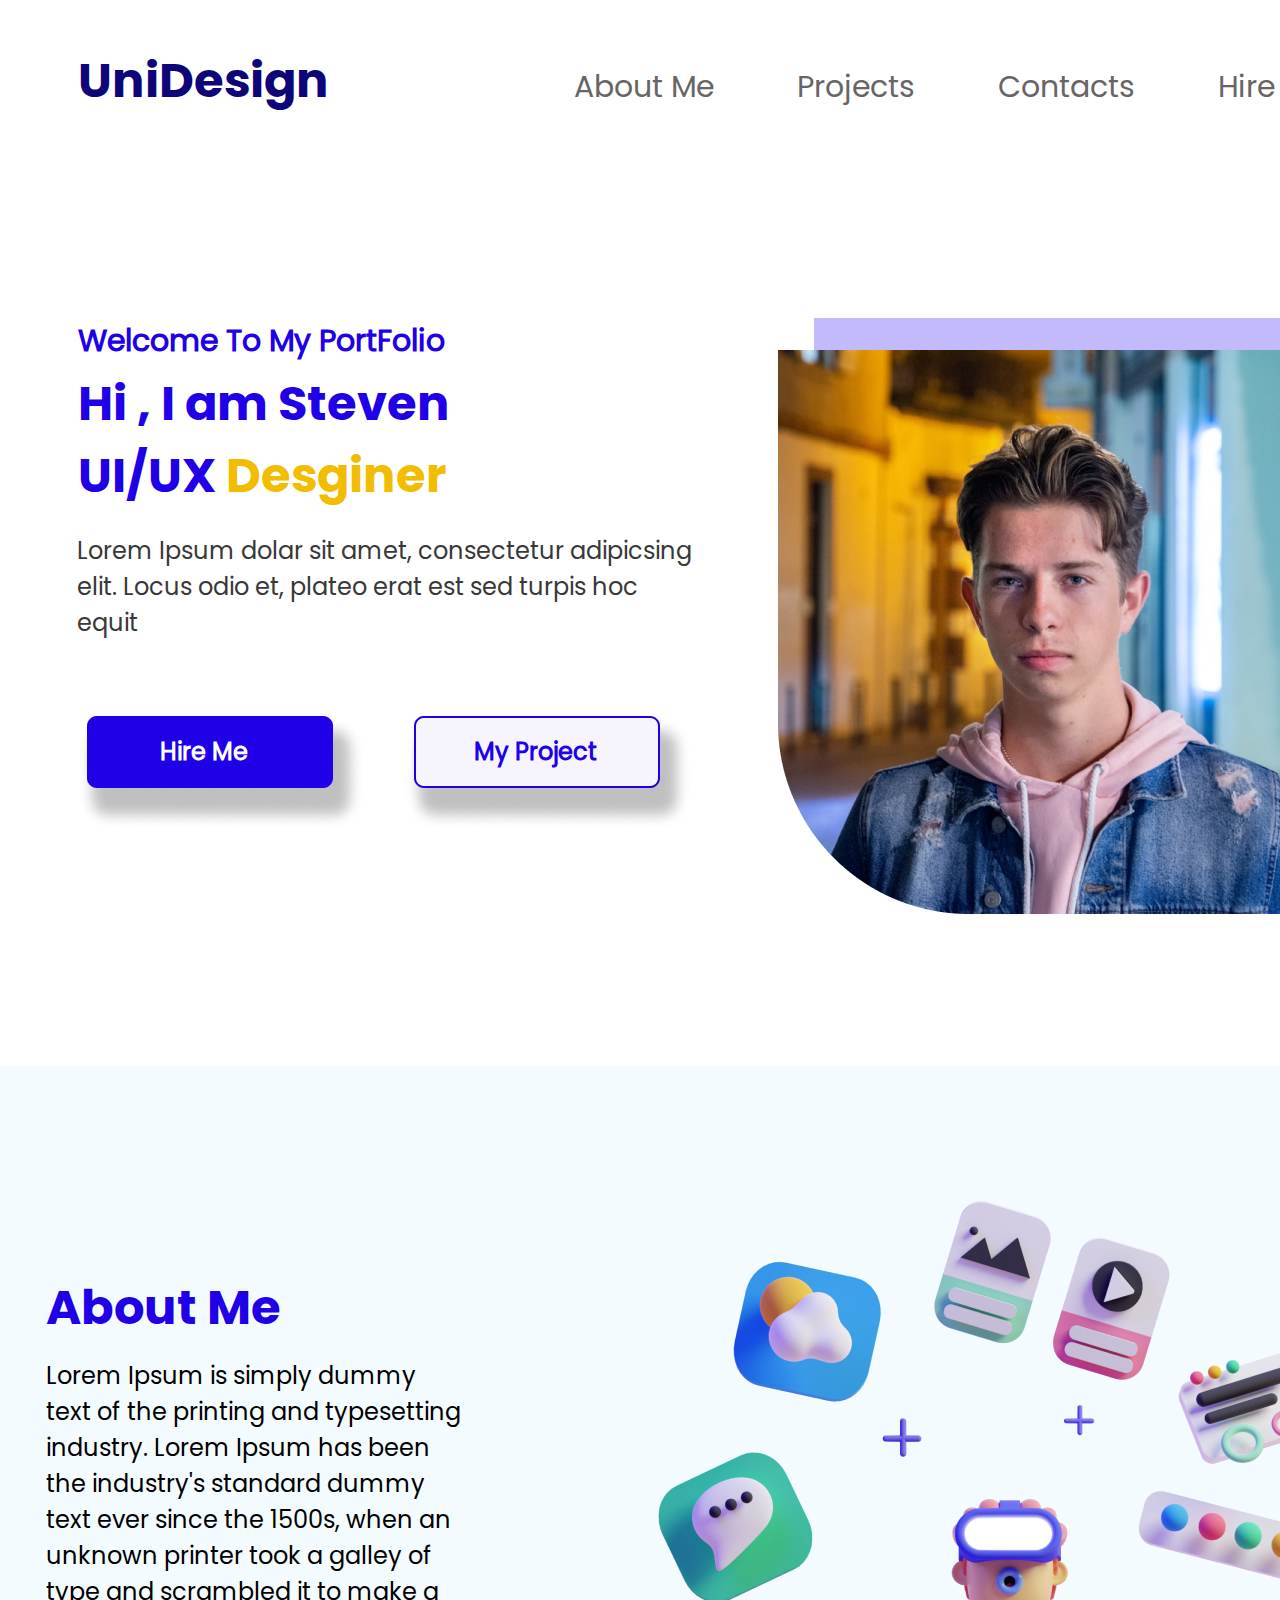
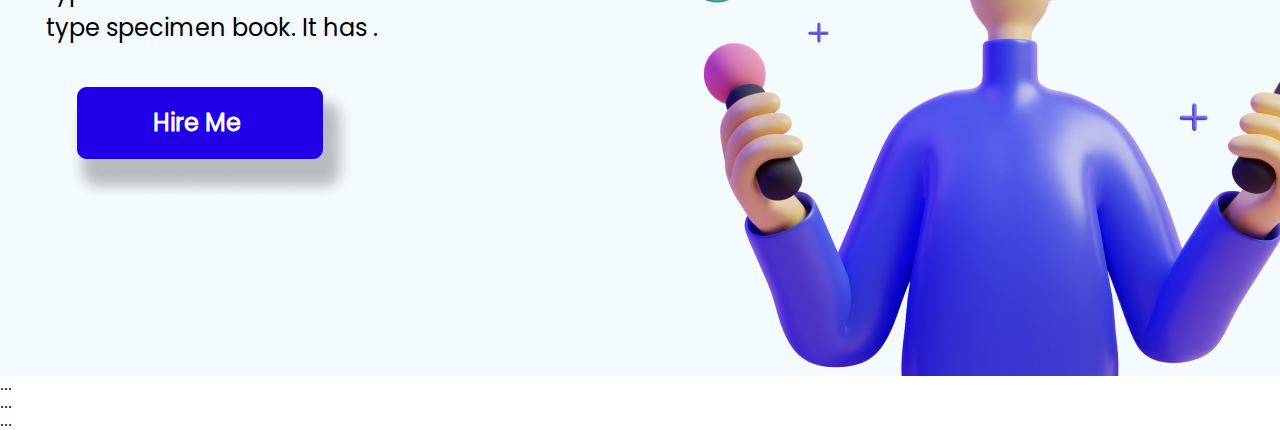
==== template35/index.html @ 22c16d9c "attestation" ====
<!DOCTYPE html>
<html lang="en">

<head>
    <meta charset="UTF-8">
    <meta name="viewport" content="width=device-width, initial-scale=1.0">
    <link rel="stylesheet" href="styles/app.css">
    <title>template35</title>
</head>

<body>
    <header>
        <div>
            <nav id="menu">
                <ul id="item">
                    <li id="logo">UniDesign</li>
                    <li id="item_1">About Me</li>
                    <li id="item_2">Projects</li>
                    <li id="item_3">Contacts</li>
                    <li id="item_4">Hire Me</li>
                </ul>
            </nav>
        </div>
    </header>
    <main>
        <div id="welcome">
            <img id="img_rectangle_3" src="img/Rectangle_3.png" alt="Rectangle_3">
            <h1>Welcome To My PortFolio</h1>
            <h2>Hi , I am Steven UI/UX <span>Desginer</span></h2>
            <p>
                Lorem Ipsum dolar sit amet, consectetur adipicsing elit.
                Locus odio et, plateo erat est sed turpis hoc equit
            </p>
        </div>
        <div id="correction">
            <h1 id="text_bm1">Hire Me <span>My Project</span></h1>
            <img id="button_main_1" src="img/Rectangle_1.png" alt="Hire Me">
            <img id="button_main_2" src="img/Rectangle_2.png" alt="My Project">
        </div>
        <section>
            <div id="block_2">
                <h1>About Me</h1>
                <p>
                    Lorem Ipsum is simply dummy text of the printing and
                    typesetting industry. Lorem Ipsum has been the industry's
                    standard dummy text ever since the 1500s, when an unknown
                    printer took a galley of type and scrambled it to make a
                    type specimen book. It has .
                </p>
                <h2>Hire Me</h2>
                <img id="button_b2_1" src="img/Rectangle_1.png" alt="Hire Me">
                <img id="img11" src="img/11.png" alt="11">
            </div>
        </section>
        <section>
            ...
        </section>
        <section>
            ...
        </section>
    </main>
    <footer>
        ...
    </footer>
</body>

</html>
---- template35/styles/app.css ----
:root {
    --top-color: #2000E7;
}

@font-face {
    font-weight: 400;
    font-family: "Poppins-Regular";
    src: url("../font-family/Poppins/Poppins-Regular.ttf");
}

@font-face {
    font-weight: 700;
    font-family: "Poppins-Bold";
    src: url("../font-family/Poppins/Poppins-Bold.ttf");
}

body {
    width: 1440px;
    margin: 0;
}

/* <header> */
#logo {
    width: 251px;
    height: 72px;
    margin-top: 45px;
    margin-left: 78px;

    font-family: "Poppins-Bold", sans-serif;
    font-size: 48px;
    line-height: 72px;

    color: #0E0578;
}

#item {
    list-style: none;
    height: 72px;
    margin: 45px 0px 0px 0px;
    padding: 0;
}

nav li {
    display: inline;
    position: relative;
}

#item_1,
#item_2,
#item_3,
#item_4 {
    margin-top: 59px;
    height: 45px;

    font-family: "Poppins-Regular", sans-serif;
    font-size: 30px;
    line-height: 45px;

    color: #686565;
}

#item_1 {
    width: 143px;
    margin-left: 241px;
    margin-right: 79px;
}

#item_2 {
    width: 119px;
    margin-right: 79px;
}

#item_3 {
    width: 138px;
    margin-right: 79px;
}

#item_4 {
    width: 111px;
}

/* <header> */

/* <main> */
#welcome {
    margin-left: 78px;
}

#img_rectangle_3 {
    position: absolute;
    margin: 0px 0px 0px 700px;
}

#welcome h1 {
    width: 372px;
    height: 45px;
    margin-top: 201px;
    margin-bottom: 5px;

    font-family: "Poppins-Regular", sans-serif;
    font-size: 30px;
    line-height: 45px;

    color: var(--top-color);
}

#welcome h2 {
    width: 447px;
    height: 144px;
    margin: 0;
    margin-bottom: 21px;

    font-family: "Poppins-Bold", sans-serif;
    font-size: 48px;
    line-height: 72px;

    color: var(--top-color);
}

#welcome h2 span {
    color: #F2BD00;
}

#welcome p {
    box-sizing: border-box;

    width: 616px;
    height: 72px;
    margin: 0px 0px 0px -1px;

    font-family: "Poppins-Regular", sans-serif;
    font-size: 24px;
    line-height: 36px;

    color: #383838;
}

#correction {
    height: 461px;
}

#button_main_1 {
    margin: 111px 35px 0px 77px;
}

#text_bm1 {
    position: absolute;
}

#text_bm1 {
    width: 466px;
    height: 36px;
    position: absolute;
    margin: 129px 0px 0px 160px;

    font-family: "Poppins-Regular", sans-serif;
    font-size: 24px;
    line-height: 36px;

    color: #FFFFFF;
}

#text_bm1 span {
    width: 123px;
    height: 36px;
    margin: 0px 0px 0px 220px;

    font-family: "Poppins-Regular", sans-serif;
    font-size: 24px;
    line-height: 36px;

    color: var(--top-color);
}

/* <main> */

/* section block 2 */
#block_2 {
    width: 1440px;
    height: 910px;
    padding: 0px;
    margin: 0px;

    background-color: #43BAFD0F;
    ;
}

#block_2 h1 {
    position: absolute;
    width: 352px;
    height: 72px;
    padding: 0px;
    margin: 206px 0px 0px 46px;

    font-family: "Poppins-Bold", sans-serif;
    font-size: 48px;
    line-height: 72px;

    color: var(--top-color);
}

#block_2 h2 {
    position: absolute;
    width: 89px;
    height: 36px;
    padding: 0px;
    margin: 639px 0px 0px 153px;

    font-family: "Poppins-Regular", sans-serif;
    font-size: 24px;
    line-height: 36px;

    color: #FFFFFF;
}

#block_2 p {
    position: absolute;
    width: 415px;
    height: 303px;
    padding: 0px;
    margin: 292px 0px 0px 46px;

    font-family: "Poppins-Regular", sans-serif;
    font-size: 24px;
    line-height: 36px;

    color: #000000;
}

#button_b2_1 {
    margin: 621px 0px 0px 67px;
}

#img11 {
    position: absolute;
    margin: 0px 0px 0px 185.24px;
}

/* section block 2 */
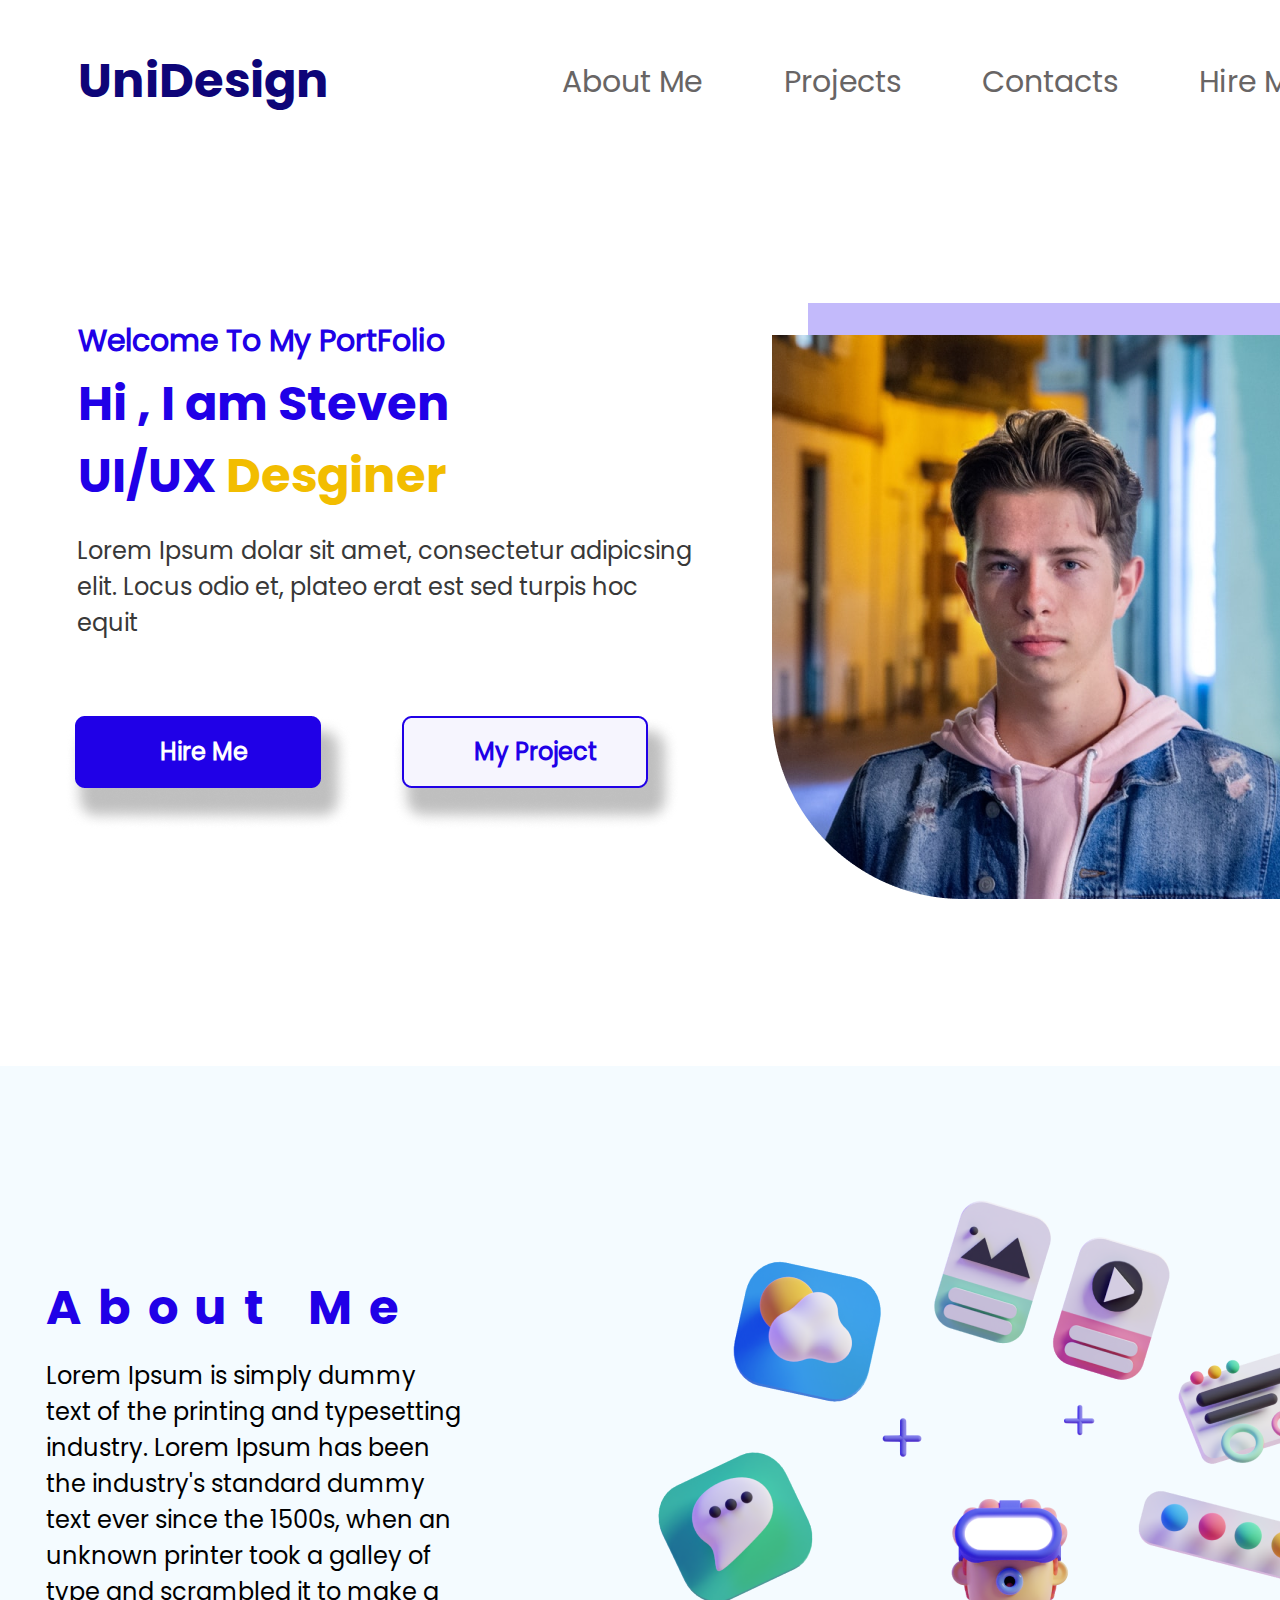
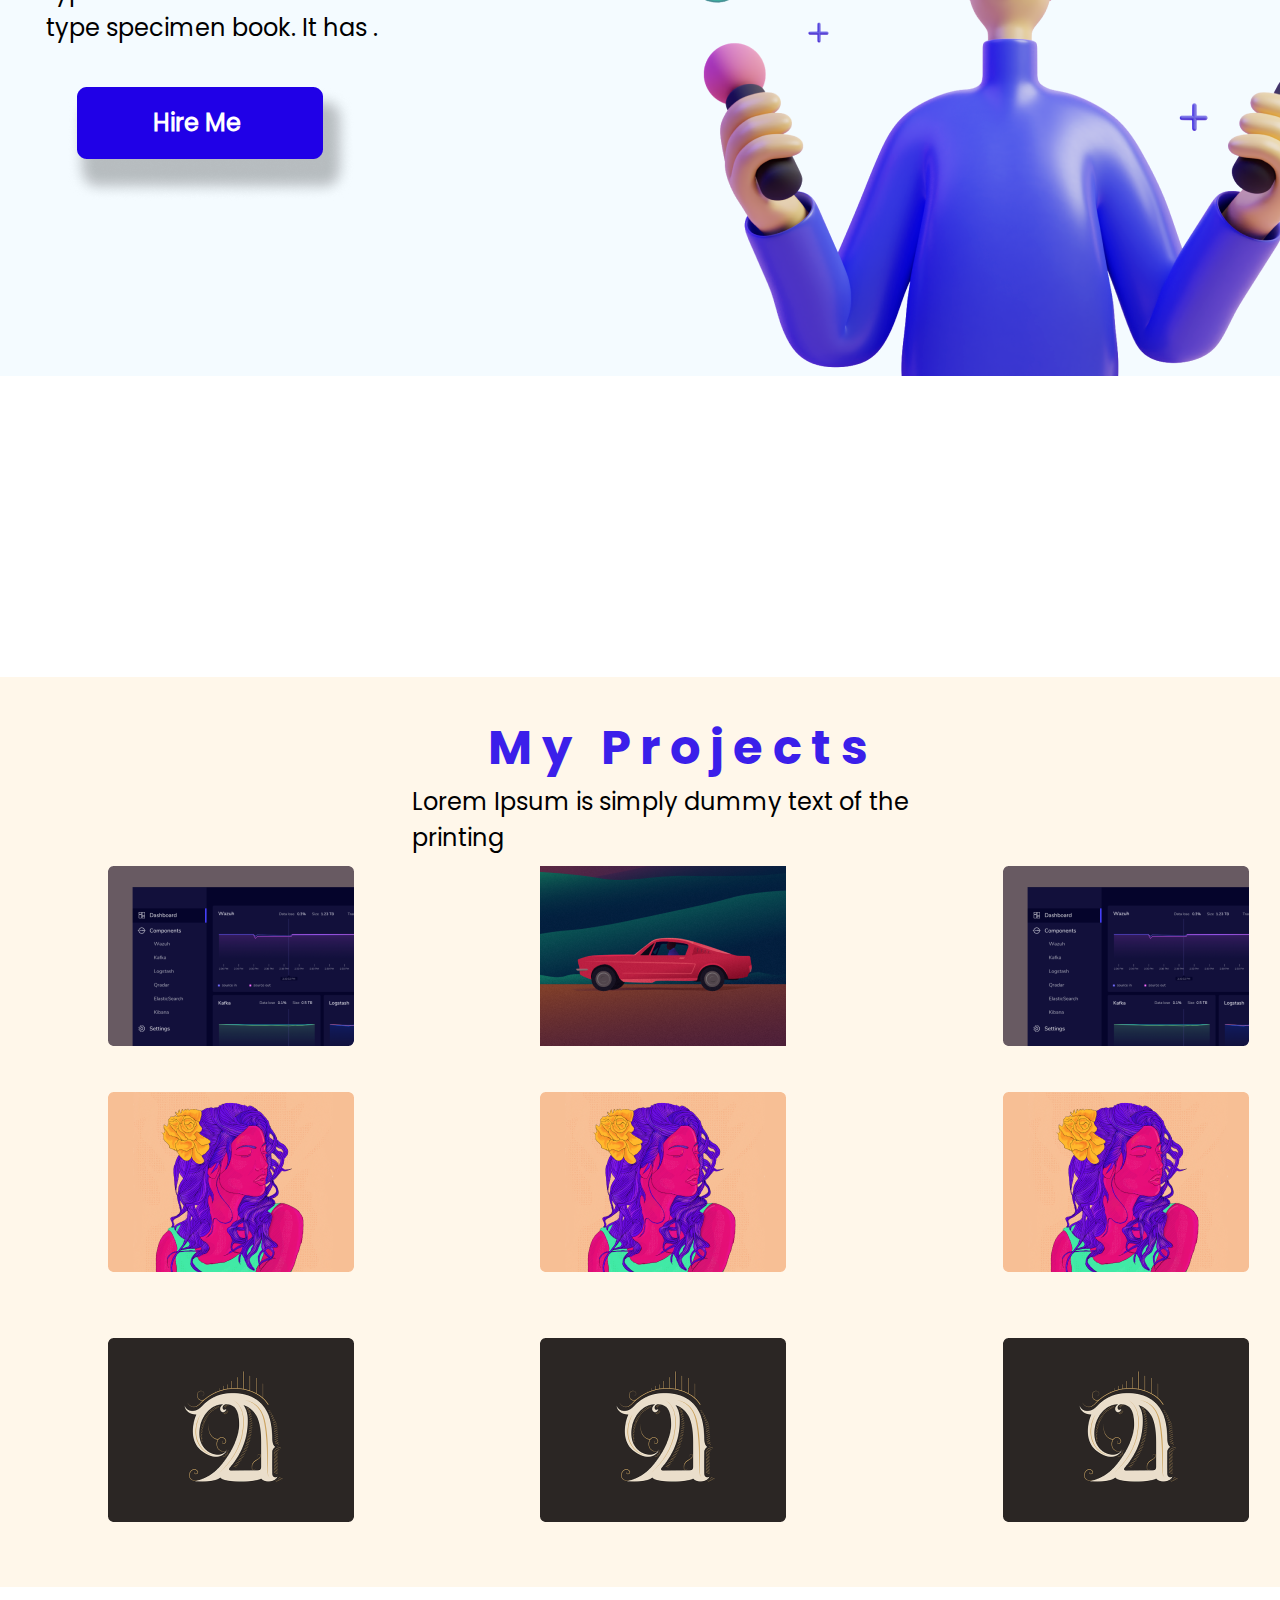
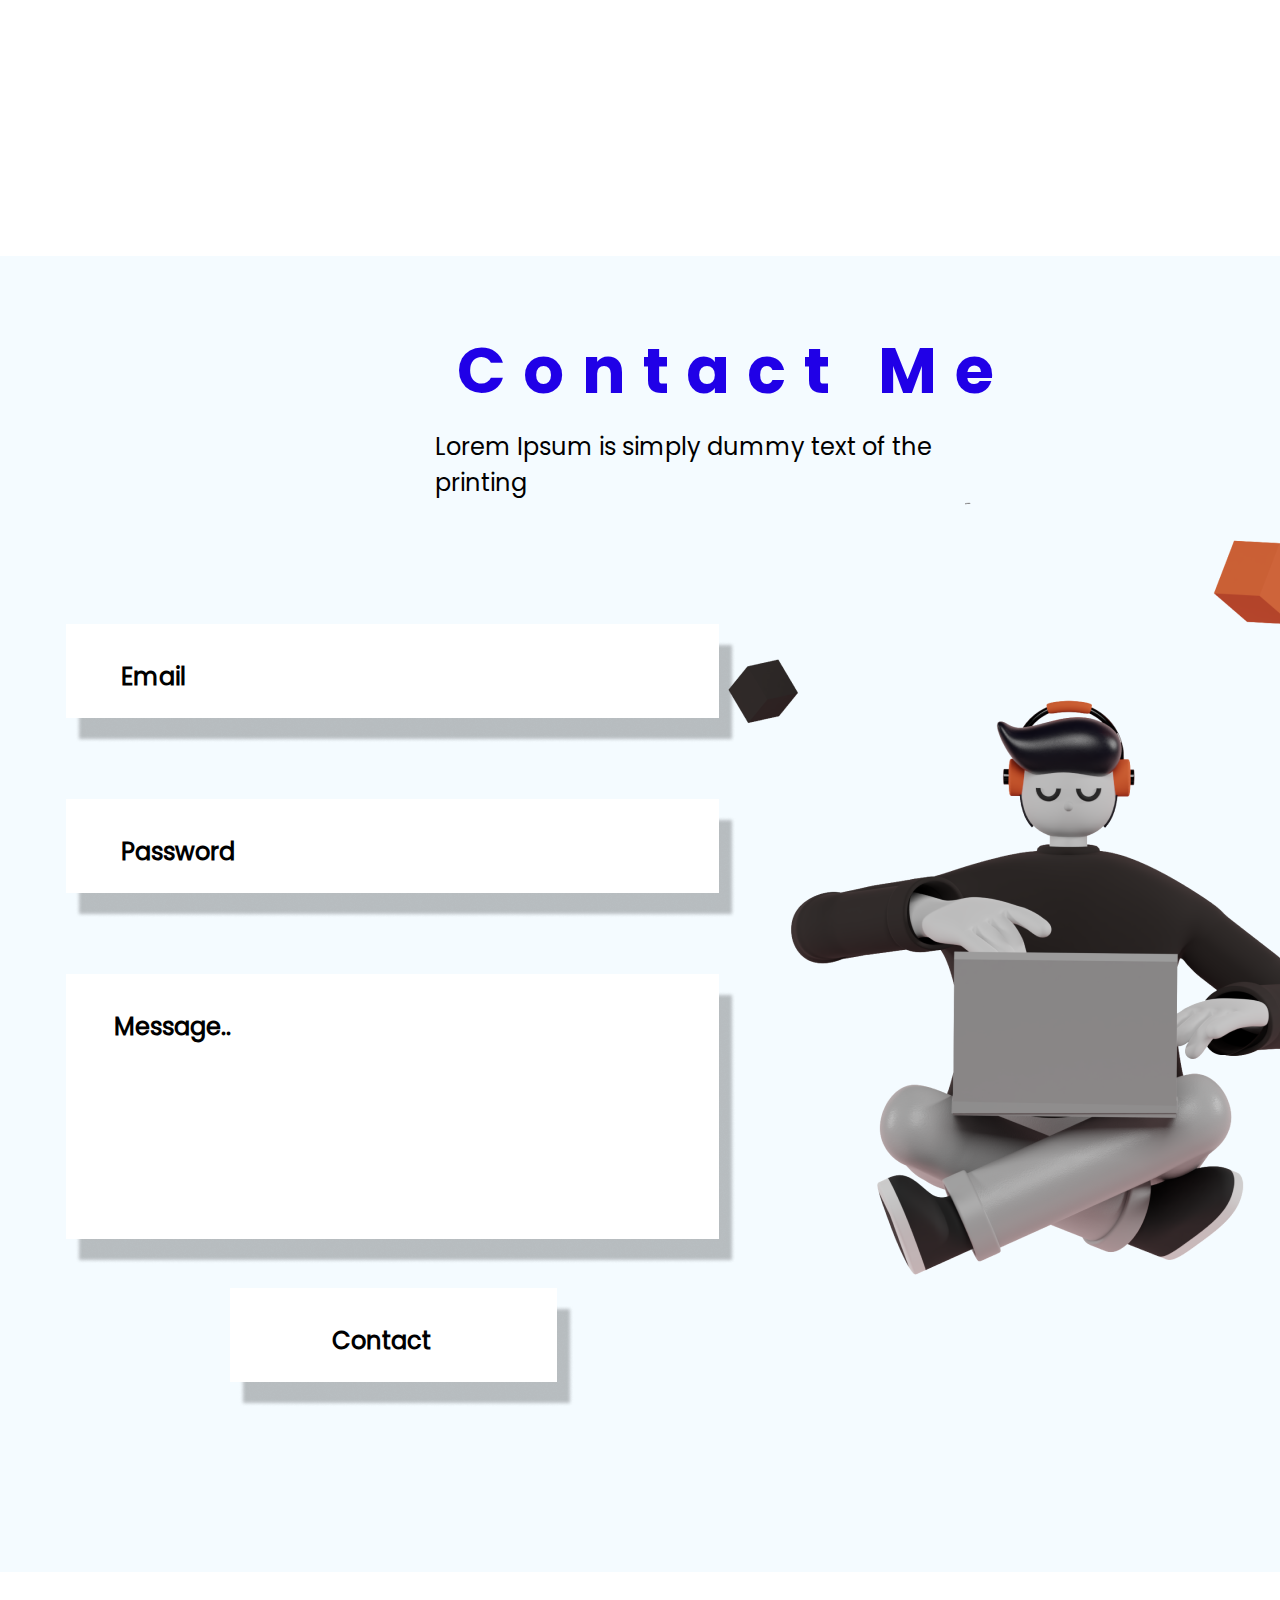
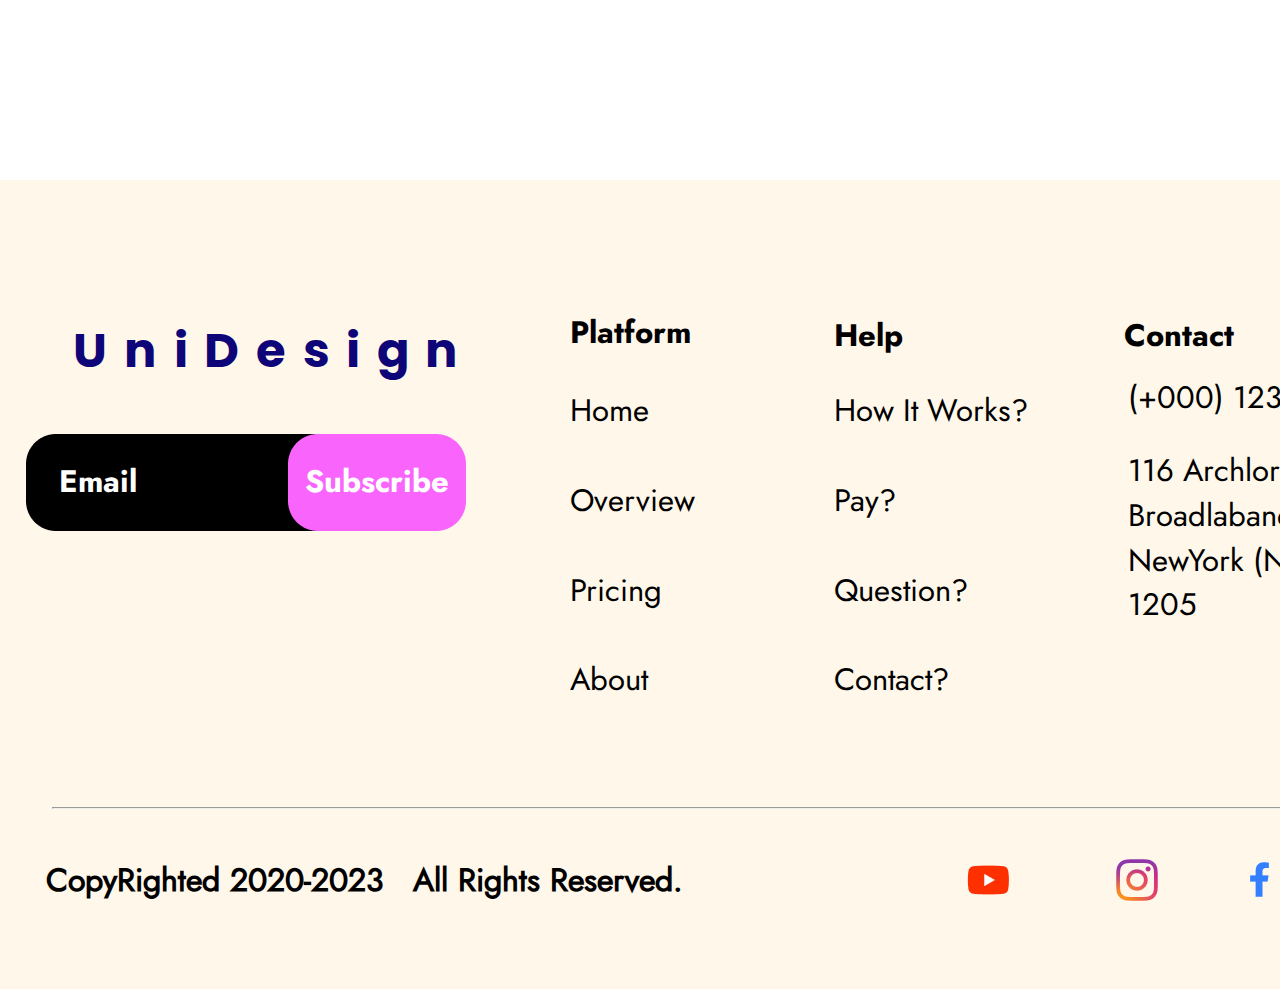
==== commit cf2ff3f6: "Done" ====
--- a/template35/index.html
+++ b/template35/index.html
@@ -9,36 +9,40 @@
 </head>
 
 <body>
-    <header>
-        <div>
-            <nav id="menu">
-                <ul id="item">
-                    <li id="logo">UniDesign</li>
-                    <li id="item_1">About Me</li>
-                    <li id="item_2">Projects</li>
-                    <li id="item_3">Contacts</li>
-                    <li id="item_4">Hire Me</li>
-                </ul>
-            </nav>
-        </div>
+    <header class="header">
+        <span class="logo">UniDesign</span>
+        <nav class="nav">
+            <ul class="nav-horizontal">
+                <li class="item_1">About Me</li>
+                <li class="item_2">Projects</li>
+                <li class="item_3">Contacts</li>
+                <li class="item_4">Hire Me</li>
+                <!-- <li><a href="#" class="item_1">About Me</a></li>
+                <li><a href="#" class="item_2">Projects</a></li>
+                <li><a href="#" class="item_3">Contacts</a></li>
+                <li><a href="#" class="item_4">Hire Me</a></li> -->
+            </ul>
+        </nav>
     </header>
     <main>
-        <div id="welcome">
-            <img id="img_rectangle_3" src="img/Rectangle_3.png" alt="Rectangle_3">
-            <h1>Welcome To My PortFolio</h1>
-            <h2>Hi , I am Steven UI/UX <span>Desginer</span></h2>
-            <p>
-                Lorem Ipsum dolar sit amet, consectetur adipicsing elit.
-                Locus odio et, plateo erat est sed turpis hoc equit
-            </p>
-        </div>
-        <div id="correction">
-            <h1 id="text_bm1">Hire Me <span>My Project</span></h1>
-            <img id="button_main_1" src="img/Rectangle_1.png" alt="Hire Me">
-            <img id="button_main_2" src="img/Rectangle_2.png" alt="My Project">
-        </div>
-        <section>
-            <div id="block_2">
+        <section class="block_1">
+            <div class="text">
+                <img class="img_rectangle_3" src="img/Rectangle_3.png" alt="Rectangle_3">
+                <h1>Welcome To My PortFolio</h1>
+                <h2>Hi , I am Steven UI/UX <span>Desginer</span></h2>
+                <p>
+                    Lorem Ipsum dolar sit amet, consectetur adipicsing elit.
+                    Locus odio et, plateo erat est sed turpis hoc equit
+                </p>
+            </div>
+            <div class="button">
+                <h1 class="text_bm1">Hire Me <span>My Project</span></h1>
+                <img class="bm1" src="img/Rectangle_1.png" alt="Hire Me">
+                <img class="bm2" src="img/Rectangle_2.png" alt="My Project">
+            </div>
+        </section>
+        <section class="block_2">
+            <div>
                 <h1>About Me</h1>
                 <p>
                     Lorem Ipsum is simply dummy text of the printing and
@@ -48,19 +52,128 @@
                     type specimen book. It has .
                 </p>
                 <h2>Hire Me</h2>
-                <img id="button_b2_1" src="img/Rectangle_1.png" alt="Hire Me">
-                <img id="img11" src="img/11.png" alt="11">
+                <img class="bm1" src="img/Rectangle_1.png" alt="Hire Me">
+                <img class="img11" src="img/11.png" alt="11">
             </div>
         </section>
-        <section>
-            ...
+        <section class="block_3">
+            <header>
+                <h1>My Projects</h1>
+                <p>Lorem Ipsum is simply dummy text of the printing</p>
+            </header>
+            <div class="projects">
+                <div>
+                    <img class="i30" src="img/Rectangle_30.png" alt="Rectangle_30">
+                </div>
+                <div>
+                    <img class="i32" src="img/Rectangle_32.png" alt="Rectangle_32">
+                </div>
+                <div>
+                    <img class="i34" src="img/Rectangle_34.png" alt="Rectangle_34">
+                </div>
+                <div>
+                    <img class="i35" src="img/Rectangle_35.png" alt="Rectangle_35">
+                </div>
+                <div>
+                    <img class="i36" src="img/Rectangle_36.png" alt="Rectangle_36">
+                </div>
+                <div>
+                    <img class="i37" src="img/Rectangle_37.png" alt="Rectangle_37">
+                </div>
+                <div>
+                    <img class="i38" src="img/Rectangle_38.png" alt="Rectangle_38">
+                </div>
+                <div>
+                    <img class="i39" src="img/Rectangle_39.png" alt="Rectangle_39">
+                </div>
+                <div>
+                    <img class="i40" src="img/Rectangle_40.png" alt="Rectangle_40">
+                </div>
+            </div>
         </section>
-        <section>
-            ...
+        <section class="block_4">
+            <header>
+                <h1>Contact Me</h1>
+                <p>Lorem Ipsum is simply dummy text of the printing</p>
+            </header>
+            <div class="input">
+                <div>
+                    <img class="email" src="img/Rectangle_42.png" alt="Rectangle_42">
+                    <h2 class="email_text">Email</h2>
+                </div>
+                <div>
+                    <img class="password" src="img/Rectangle_43.png" alt="Rectangle_43">
+                    <h2 class="password_text">Password</h2>
+                </div>
+                <div>
+                    <img class="message" src="img/Rectangle_44.png" alt="Rectangle_44">
+                    <h2 class="message_text">Message..</h2>
+                </div>
+                <div>
+                    <img class="contact" src="img/Rectangle_45.png" alt="Rectangle_45">
+                    <h2 class="contact_text">Contact</h2>
+                </div>
+                <div>
+                    <img class="saly_13" src="img/Saly_13.png" alt="Saly_13">
+                </div>
+            </div>
         </section>
     </main>
-    <footer>
-        ...
+    <footer class="footer">
+        <section class="header">
+            <h1 class="logo">UniDesign</h1>
+            <nav class="nav">
+                <ul class="nav-horizontal">
+                    <li class="item_1">Platform</li>
+                    <li class="item_2">Help</li>
+                    <li class="item_3">Contact</li>
+                </ul>
+            </nav>
+        </section>
+        <section class="body">
+            <div class="subscribe">
+                <div>
+                    <img class="email" src="img/Rectangle_25.png" alt="Rectangle_25">
+                    <h2 class="email_text">Email</h2>
+                </div>
+                <div>
+                    <img class="subscribe_img" src="img/Rectangle_24.png" alt="Rectangle_24">
+                    <h2 class="subscribe_text">Subscribe</h2>
+                </div>
+            </div>
+            <div class="platform">
+                <ul>
+                    <li>Home</li>
+                    <li>Overview</li>
+                    <li>Pricing</li>
+                    <li>About</li>
+                </ul>
+            </div>
+            <div class="help">
+                <ul>
+                    <li>How It Works?</li>
+                    <li>Pay?</li>
+                    <li>Question?</li>
+                    <li>Contact?</li>
+                </ul>
+            </div>
+            <div class="contact">
+                <span>(+000) 1234-6789</span>
+                <p>116 Archlor Road Broadlaband, NewYork (NYC) 1205</p>
+            </div>
+        </section>
+        <hr>
+        <section class="signature">
+            <h1 class="copyRighted">CopyRighted 2020-2023&nbsp;&nbsp;&nbsp;All Rights Reserved.</h1>
+            <nav class="social">
+                <ul class="social-horizontal">
+                    <li class="item_1"><img src="img/Youtube/Youtube.png" alt="YouTube"></li>
+                    <li class="item_2"><img src="img/Instagram/Instagram.png" alt="Instagram"></li>
+                    <li class="item_3"><img src="img/Capa_2.png" alt="Facebook"></li>
+                    <li class="item_4"><img src="img/Linkedin/Linkedin.png" alt="Linkedin"></li>
+                </ul>
+            </nav>
+        </section>
     </footer>
 </body>
 
--- a/template35/styles/app.css
+++ b/template35/styles/app.css
@@ -1,5 +1,6 @@
 :root {
     --top-color: #2000E7;
+    --unit: 1px;
 }
 
 @font-face {
@@ -14,13 +15,38 @@
     src: url("../font-family/Poppins/Poppins-Bold.ttf");
 }
 
+@font-face {
+    font-weight: 400;
+    font-family: "Jost-Regular";
+    src: url("../font-family/Jost/static/Jost-Regular.ttf");
+}
+
+@font-face {
+    font-weight: 700;
+    font-family: "Jost-Bold";
+    src: url("../font-family/Jost/static/Jost-Bold.ttf");
+}
+
 body {
     width: 1440px;
     margin: 0;
+    padding: 0;
 }
 
 /* <header> */
-#logo {
+.header {
+    display: flex;
+    align-items: center;
+    justify-content: space-between;
+}
+
+.header .nav {
+    height: 117px;
+    margin: 0;
+    padding: 0;
+}
+
+.header .logo {
     width: 251px;
     height: 72px;
     margin-top: 45px;
@@ -33,82 +59,89 @@
     color: #0E0578;
 }
 
-#item {
+.header .nav-horizontal {
+    display: flex;
+    align-items: center;
+    justify-content: space-between;
+
     list-style: none;
-    height: 72px;
-    margin: 45px 0px 0px 0px;
-    padding: 0;
-}
-
-nav li {
-    display: inline;
-    position: relative;
-}
-
-#item_1,
-#item_2,
-#item_3,
-#item_4 {
-    margin-top: 59px;
+
     height: 45px;
+    margin: 59px 0px 0px 0px;
+    padding: 0;
+}
+
+.header .item_1,
+.header .item_2,
+.header .item_3,
+.header .item_4 {
+    height: 45px;
+
+    font-family: "Poppins-Regular", sans-serif;
+    font-size: 30px;
+
+    color: #686565;
+}
+
+.header .item_1 {
+    width: 143px;
+    margin-right: 79px;
+}
+
+.header .item_2 {
+    width: 119px;
+    margin-right: 79px;
+}
+
+.header .item_3 {
+    width: 138px;
+    margin-right: 79px;
+}
+
+.header .item_4 {
+    width: 111px;
+    margin-right: 130px;
+}
+
+/* <header> */
+
+/* <main> */
+/* <section block 1> */
+.block_1 {
+    width: 1440px;
+    height: 949px;
+    margin: 0;
+    padding: 0;
+}
+
+.block_1 .text {
+    position: absolute;
+    top: 318px;
+    left: 78px;
+}
+
+.block_1 .img_rectangle_3 {
+    position: absolute;
+    top: -15px;
+    left: 694px;
+}
+
+.block_1 .text h1 {
+    width: 372px;
+    height: 45px;
+    margin: 0px 0px 5px 0px;
 
     font-family: "Poppins-Regular", sans-serif;
     font-size: 30px;
     line-height: 45px;
 
-    color: #686565;
-}
-
-#item_1 {
-    width: 143px;
-    margin-left: 241px;
-    margin-right: 79px;
-}
-
-#item_2 {
-    width: 119px;
-    margin-right: 79px;
-}
-
-#item_3 {
-    width: 138px;
-    margin-right: 79px;
-}
-
-#item_4 {
-    width: 111px;
-}
-
-/* <header> */
-
-/* <main> */
-#welcome {
-    margin-left: 78px;
-}
-
-#img_rectangle_3 {
-    position: absolute;
-    margin: 0px 0px 0px 700px;
-}
-
-#welcome h1 {
-    width: 372px;
-    height: 45px;
-    margin-top: 201px;
-    margin-bottom: 5px;
-
-    font-family: "Poppins-Regular", sans-serif;
-    font-size: 30px;
-    line-height: 45px;
-
     color: var(--top-color);
 }
 
-#welcome h2 {
+.block_1 .text h2 {
     width: 447px;
     height: 144px;
-    margin: 0;
-    margin-bottom: 21px;
+    margin: 0px 0px 21px 0px;
 
     font-family: "Poppins-Bold", sans-serif;
     font-size: 48px;
@@ -117,11 +150,11 @@
     color: var(--top-color);
 }
 
-#welcome h2 span {
+.block_1 .text h2 span {
     color: #F2BD00;
 }
 
-#welcome p {
+.block_1 .text p {
     box-sizing: border-box;
 
     width: 616px;
@@ -135,19 +168,20 @@
     color: #383838;
 }
 
-#correction {
-    height: 461px;
-}
-
-#button_main_1 {
-    margin: 111px 35px 0px 77px;
-}
-
-#text_bm1 {
-    position: absolute;
-}
-
-#text_bm1 {
+.block_1 .button {
+    position: absolute;
+    top: 605px;
+}
+
+.block_1 .bm1 {
+    margin: 111px 35px 0px 65px;
+}
+
+.block_1 .text_bm1 {
+    position: absolute;
+}
+
+.block_1 .text_bm1 {
     width: 466px;
     height: 36px;
     position: absolute;
@@ -160,7 +194,7 @@
     color: #FFFFFF;
 }
 
-#text_bm1 span {
+.block_1 .text_bm1 span {
     width: 123px;
     height: 36px;
     margin: 0px 0px 0px 220px;
@@ -172,22 +206,20 @@
     color: var(--top-color);
 }
 
-/* <main> */
-
-/* section block 2 */
-#block_2 {
+/* <section block 1> */
+/* <section block 2> */
+.block_2 {
     width: 1440px;
     height: 910px;
     padding: 0px;
     margin: 0px;
 
     background-color: #43BAFD0F;
-    ;
-}
-
-#block_2 h1 {
-    position: absolute;
-    width: 352px;
+}
+
+.block_2 h1 {
+    position: absolute;
+    width: 370px;
     height: 72px;
     padding: 0px;
     margin: 206px 0px 0px 46px;
@@ -195,11 +227,12 @@
     font-family: "Poppins-Bold", sans-serif;
     font-size: 48px;
     line-height: 72px;
+    letter-spacing: 0.35em;
 
     color: var(--top-color);
 }
 
-#block_2 h2 {
+.block_2 h2 {
     position: absolute;
     width: 89px;
     height: 36px;
@@ -213,7 +246,7 @@
     color: #FFFFFF;
 }
 
-#block_2 p {
+.block_2 p {
     position: absolute;
     width: 415px;
     height: 303px;
@@ -227,13 +260,463 @@
     color: #000000;
 }
 
-#button_b2_1 {
+.block_2 .bm1 {
     margin: 621px 0px 0px 67px;
 }
 
-#img11 {
+.block_2 .img11 {
     position: absolute;
     margin: 0px 0px 0px 185.24px;
 }
 
-/* section block 2 */+/* <section block 2> */
+/* <section block 3> */
+.block_3 {
+    width: 1440px;
+    height: 910px;
+    padding: 0px;
+    margin: 301px 0px 0px 0px;
+
+    background-color: #FFD69633;
+}
+
+.block_3 h1 {
+    position: relative;
+    width: 395px;
+    height: 72px;
+    margin: 0;
+    padding: 35px 0px 0px 0px;
+    left: 488px;
+
+    font-family: "Poppins-Bold", sans-serif;
+    font-size: 48px;
+    line-height: 72px;
+    letter-spacing: 0.2em;
+
+    color: #3B1FEA;
+}
+
+.block_3 p {
+    position: relative;
+    width: 591px;
+    height: 36px;
+    margin: 0px 0px 46px 0px;
+    left: 412px;
+
+    font-family: "Poppins-Regular", sans-serif;
+    font-size: 24px;
+    line-height: 36px;
+
+    color: #000000;
+}
+
+.projects * {
+    position: absolute;
+}
+
+.projects .i30,
+.projects .i35,
+.projects .i38 {
+    top: 0;
+}
+
+.projects .i32,
+.projects .i36,
+.projects .i39 {
+    top: 226px;
+}
+
+.projects .i34,
+.projects .i37,
+.projects .i40 {
+    top: 472px;
+}
+
+.projects .i30,
+.projects .i32,
+.projects .i34 {
+    left: 108px;
+}
+
+.projects .i35,
+.projects .i36,
+.projects .i37 {
+    left: 540px;
+}
+
+.projects .i38,
+.projects .i39,
+.projects .i40 {
+    left: 1003px;
+}
+
+/* <section block 3> */
+/* <section block 4> */
+.block_4 {
+    width: 1440px;
+    height: 1316px;
+    padding: 0px;
+    margin: 269px 0px 0px 0px;
+
+    background-color: #43BAFD0F;
+}
+
+.block_4 h1 {
+    position: relative;
+    width: 555px;
+    height: 96px;
+    margin: 0px 0px 10px 0px;
+    padding: 67px 0px 0px 0px;
+    left: 457px;
+
+    font-family: "Poppins-Bold", sans-serif;
+    font-size: 64px;
+    line-height: 96px;
+    letter-spacing: 0.27em;
+
+    color: var(--top-color);
+}
+
+.block_4 p {
+    position: relative;
+    width: 591px;
+    height: 36px;
+    margin: 0px 0px 0px 0px;
+    left: 435px;
+
+    font-family: "Poppins-Regular", sans-serif;
+    font-size: 24px;
+    line-height: 36px;
+
+    color: #000000;
+}
+
+.block_4 .input * {
+    position: absolute;
+
+    font-family: "Poppins-Regular", sans-serif;
+    font-size: 24px;
+    line-height: 36px;
+
+    color: #000000;
+}
+
+.block_4 .email,
+.block_4 .password,
+.block_4 .message {
+    left: 66px;
+}
+
+.block_4 .email {
+    top: 159px;
+}
+
+.block_4 .password {
+    top: 334px;
+}
+
+.block_4 .message {
+    top: 509px;
+}
+
+.block_4 .contact {
+    top: 823px;
+    left: 230px;
+}
+
+.block_4 .saly_13 {
+    top: -22px;
+    left: 584px;
+}
+
+.block_4 .email_text {
+    width: 87px;
+    height: 48px;
+    top: 174px;
+    left: 121px;
+}
+
+.block_4 .password_text {
+    width: 154px;
+    height: 48px;
+    top: 349px;
+    left: 121px;
+}
+
+.block_4 .message_text {
+    width: 158px;
+    height: 48px;
+    top: 524px;
+    left: 114px;
+}
+
+.block_4 .contact_text {
+    width: 131px;
+    height: 48px;
+    top: 838px;
+    left: 332px;
+}
+
+/* <section block 4> */
+/* <main> */
+/* <footer> */
+/* <section header> */
+.footer {
+    width: 1440px;
+    height: 809px;
+    padding: 0px;
+    margin: 208px 0px 0px 0px;
+
+    background-color: #FFD69633;
+}
+
+.footer .header {
+    position: relative;
+    width: 1440px;
+    height: 72px;
+    top: 132px;
+    display: flex;
+    align-items: center;
+    justify-content: space-between;
+}
+
+.footer .header .nav {
+    height: 72px;
+    margin: 0;
+    padding: 0;
+}
+
+.footer .header .logo {
+    width: 386px;
+    height: 72px;
+    margin: 5px 0px 0px 73px;
+    padding: 0;
+
+    font-family: "Poppins-Bold", sans-serif;
+    font-size: 48px;
+    line-height: 72px;
+    letter-spacing: 0.35em;
+
+    color: #0E0578;
+}
+
+.footer .header .nav-horizontal {
+    display: flex;
+    align-items: center;
+    justify-content: space-between;
+
+    list-style: none;
+
+    height: 45px;
+    margin: 0;
+    padding: 0;
+}
+
+.footer .header .item_1,
+.footer .header .item_2,
+.footer .header .item_3 {
+    height: 47px;
+
+    font-family: "Jost-Bold", sans-serif;
+    font-size: 31px;
+    line-height: 44.8px;
+
+    color: #000000;
+}
+
+.footer .header .item_1 {
+    width: 157px;
+    margin: 0px 107px 0px 0px;
+}
+
+.footer .header .item_2 {
+    width: 90px;
+    margin: 5px 200px 0px 0px;
+}
+
+.footer .header .item_3 {
+    width: 142px;
+    margin: 5px 174px 0px 0px;
+}
+
+/* <section header> */
+/* <section body> */
+.body {
+    position: relative;
+    width: 1440px;
+    height: 325px;
+    top: 132px;
+    padding: 0;
+    margin: 0px 0px 100px 0px;
+}
+
+.body * {
+    position: absolute;
+}
+
+.body .subscribe * {
+    top: 25px;
+
+    font-family: "Jost-Bold", sans-serif;
+    font-size: 31px;
+    line-height: 44.8px;
+
+    color: #FFFFFF;
+}
+
+.body .email {
+    width: 323px;
+    height: 97px;
+    left: 26px;
+}
+
+.body .email_text {
+    width: 78px;
+    height: 45px;
+    left: 59px;
+}
+
+.body .subscribe_img {
+    width: 178px;
+    height: 97px;
+    left: 288px;
+}
+
+.body .subscribe_text {
+    width: 145px;
+    height: 45px;
+    left: 305px;
+}
+
+.body .platform,
+.body .help,
+.body .contact {
+    font-family: "Jost-Regular", sans-serif;
+    font-size: 31px;
+    line-height: 44.8px;
+
+    color: #000000;
+}
+
+.body ul {
+    margin: 0;
+    padding: 0;
+    top: -40px;
+
+    list-style: none;
+}
+
+.body li {
+    position: relative;
+    margin: 45px 0px 0px 0px;
+}
+
+.body .platform ul {
+    width: 160px;
+    height: 366px;
+    left: 570px;
+    margin: 0;
+    padding: 0;
+}
+
+.body .help ul {
+    width: 200px;
+    height: 366px;
+    left: 834px;
+    margin: 0;
+    padding: 0;
+}
+
+.body .contact {
+    left: 1128px;
+}
+
+.body .contact span {
+    width: 250px;
+    height: 47px;
+    top: -8px;
+    margin: 0;
+    padding: 0;
+}
+
+.body .contact p {
+    width: 250px;
+    height: 188px;
+    top: 65px;
+    margin: 0;
+    padding: 0;
+}
+
+/* <section body> */
+/* <div hr> */
+hr {
+    position: relative;
+    top: 130px;
+    align-items: center;
+    width: 1334px;
+
+    color: #000000;
+}
+
+/* <div hr> */
+/* <section signature> */
+.signature {
+    position: relative;
+    width: 1440px;
+    height: 46px;
+    top: 170px;
+    display: flex;
+    /* align-items: center; */
+    justify-content: space-between;
+}
+
+.signature .copyRighted {
+    width: 670px;
+    height: 46px;
+    margin: 0px 0px 0px 46px;
+    padding: 0;
+
+    font-family: "Jost-Regular", sans-serif;
+    font-size: 32px;
+    line-height: 46.24px;
+
+    color: #000000;
+}
+
+.signature .social-horizontal {
+    display: flex;
+    justify-content: space-between;
+
+    list-style: none;
+
+    height: 46px;
+    margin: 0;
+    padding: 0;
+}
+
+.signature .item_1 {
+    width: 72px;
+    height: 72px;
+    margin: 8px 75px 0px 0px;
+}
+
+.signature .item_2 {
+    width: 76px;
+    height: 76px;
+    margin: 0px 75px 0px 0px;
+}
+
+.signature .item_3 {
+    width: 18.68px;
+    height: 43.5px;
+    margin: 5px 75px 0px 0px;
+}
+
+.signature .item_4 {
+    width: 71px;
+    height: 71px;
+    margin: 0px 25px 0px 0px;
+}
+
+/* <section signature> */
+/* <footer> */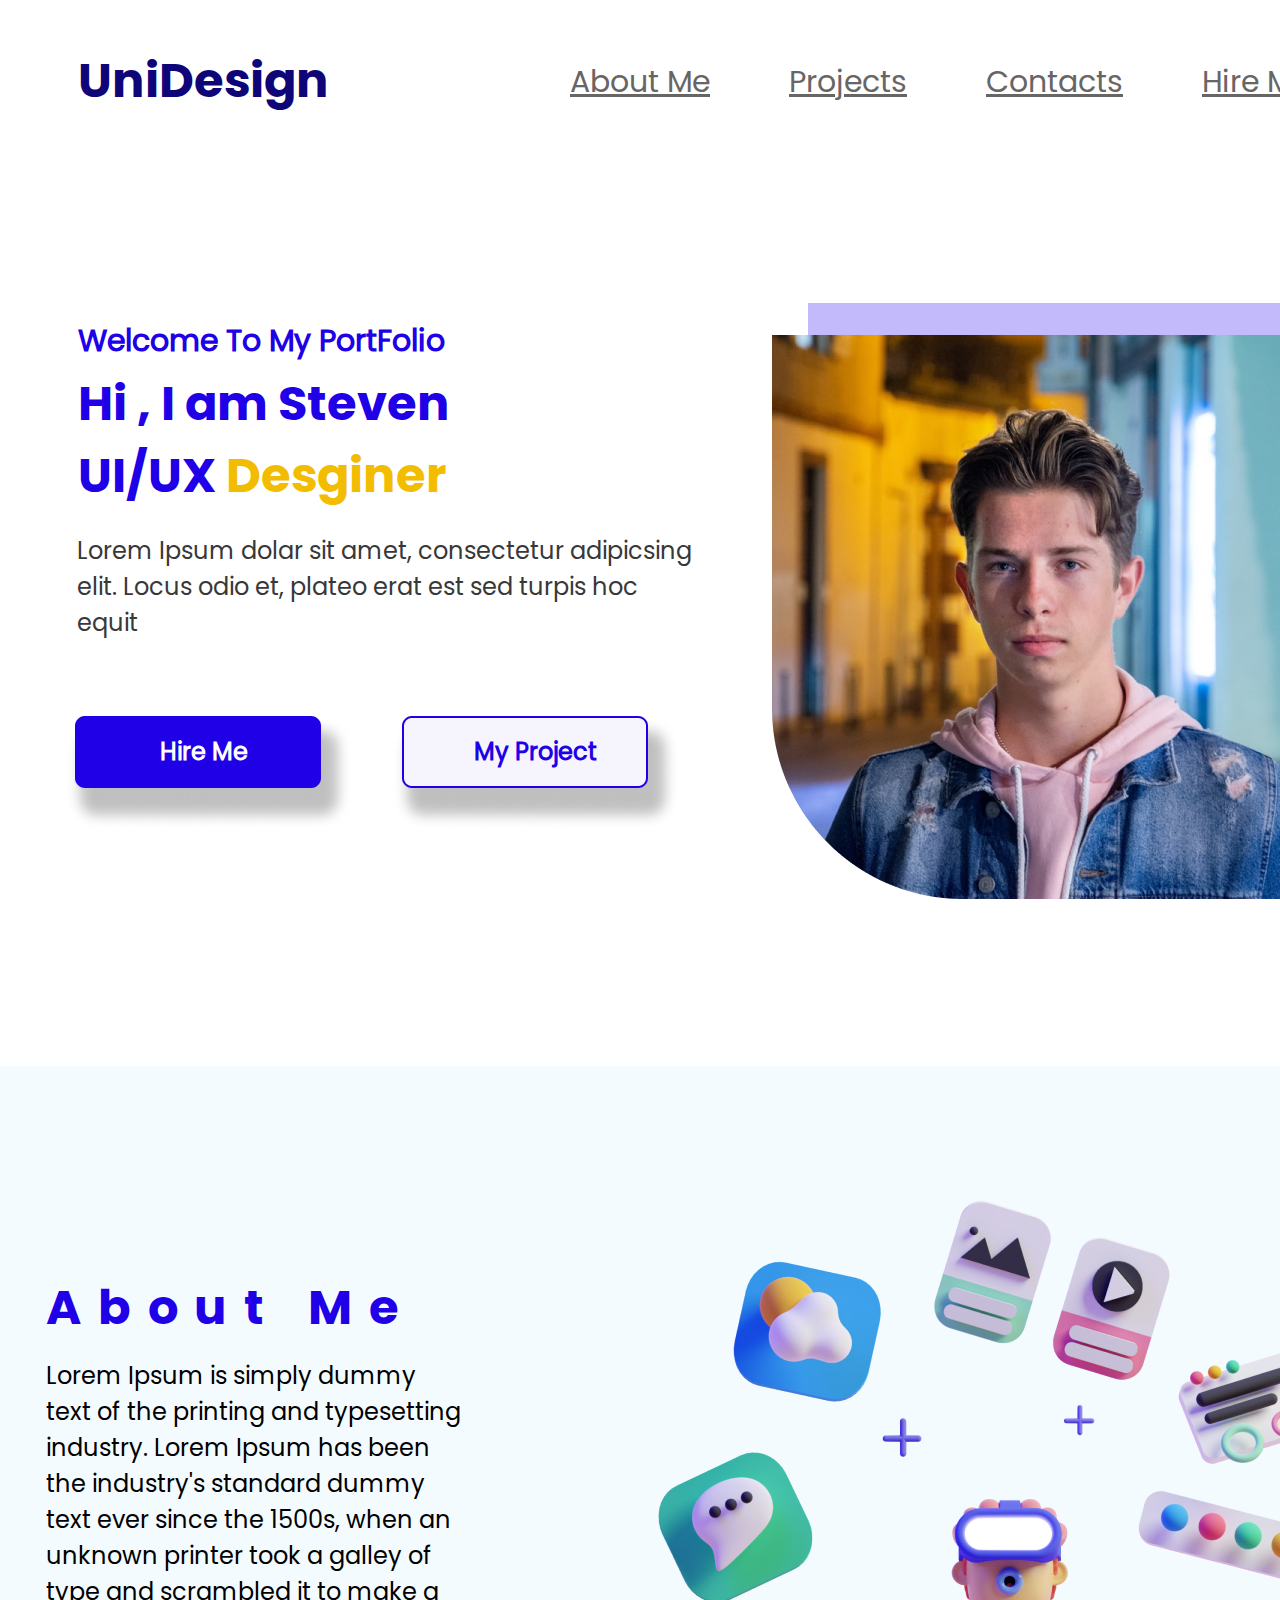
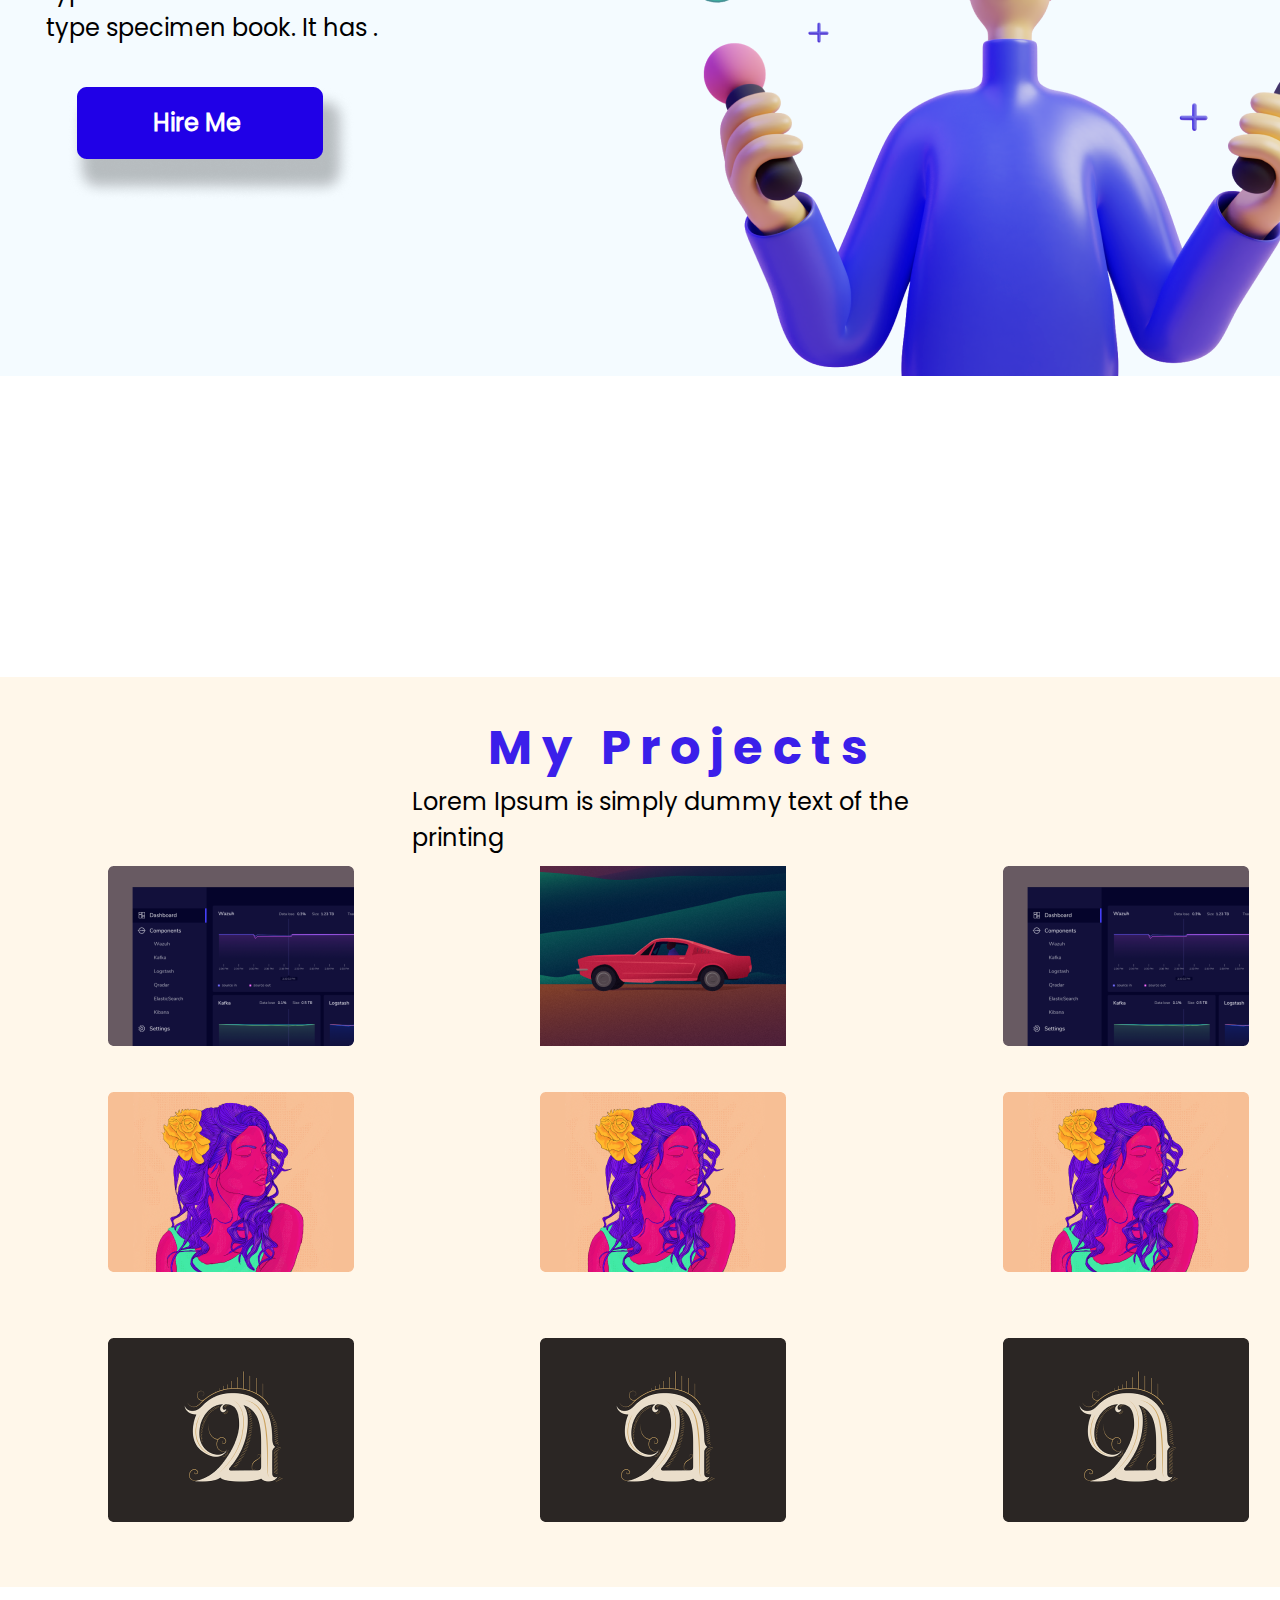
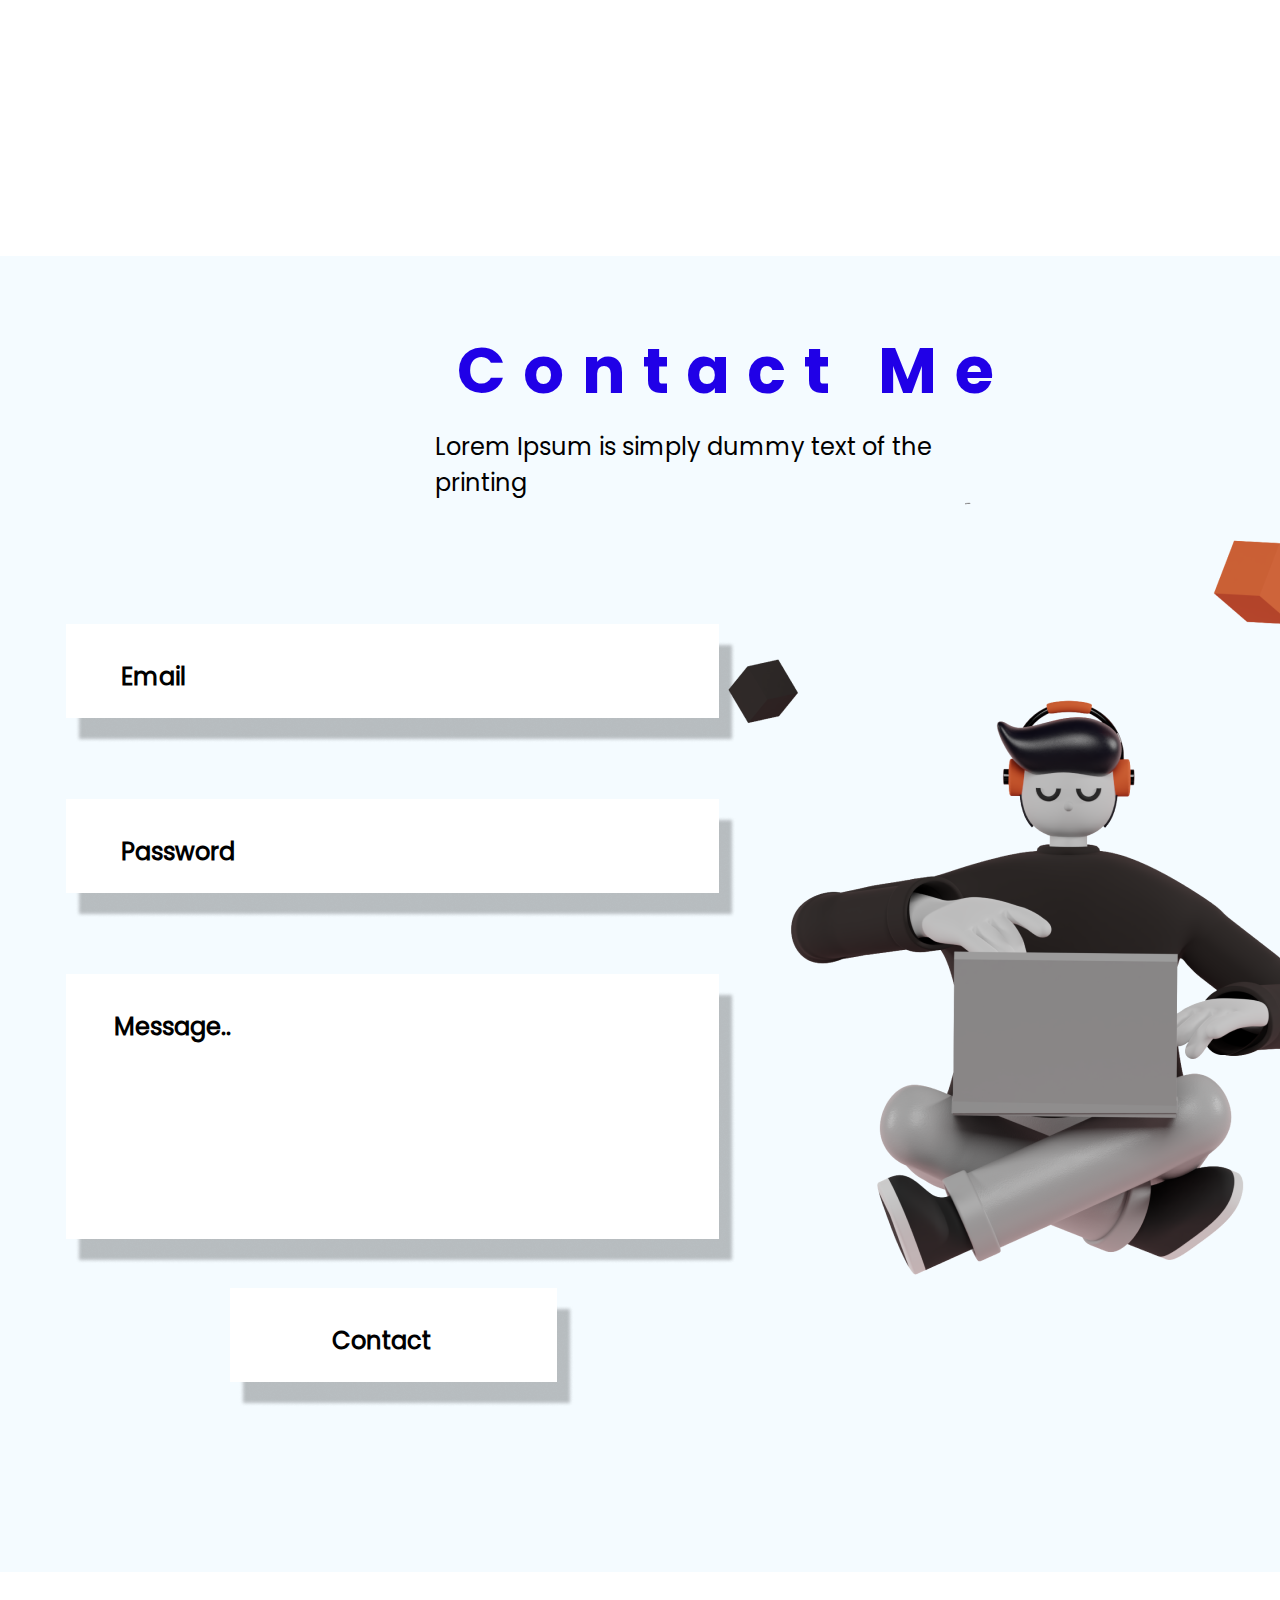
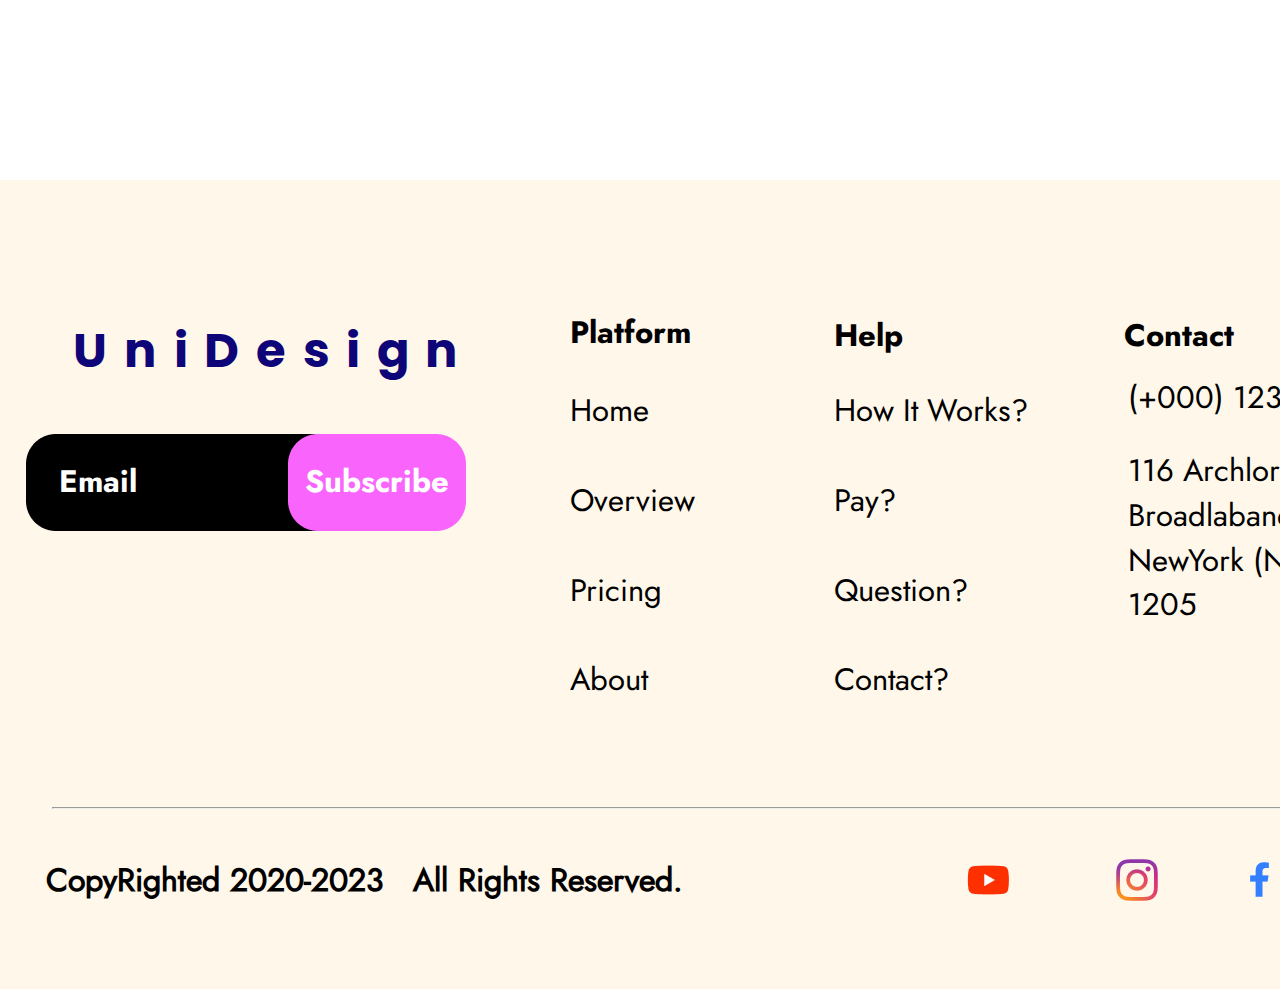
==== commit e45d24b8: "Done" ====
--- a/template35/index.html
+++ b/template35/index.html
@@ -8,173 +8,172 @@
     <title>template35</title>
 </head>
 
-<body>
-    <header class="header">
-        <span class="logo">UniDesign</span>
-        <nav class="nav">
-            <ul class="nav-horizontal">
-                <li class="item_1">About Me</li>
-                <li class="item_2">Projects</li>
-                <li class="item_3">Contacts</li>
-                <li class="item_4">Hire Me</li>
-                <!-- <li><a href="#" class="item_1">About Me</a></li>
-                <li><a href="#" class="item_2">Projects</a></li>
-                <li><a href="#" class="item_3">Contacts</a></li>
-                <li><a href="#" class="item_4">Hire Me</a></li> -->
-            </ul>
-        </nav>
-    </header>
-    <main>
-        <section class="block_1">
-            <div class="text">
-                <img class="img_rectangle_3" src="img/Rectangle_3.png" alt="Rectangle_3">
-                <h1>Welcome To My PortFolio</h1>
-                <h2>Hi , I am Steven UI/UX <span>Desginer</span></h2>
-                <p>
-                    Lorem Ipsum dolar sit amet, consectetur adipicsing elit.
-                    Locus odio et, plateo erat est sed turpis hoc equit
-                </p>
-            </div>
-            <div class="button">
-                <h1 class="text_bm1">Hire Me <span>My Project</span></h1>
-                <img class="bm1" src="img/Rectangle_1.png" alt="Hire Me">
-                <img class="bm2" src="img/Rectangle_2.png" alt="My Project">
-            </div>
-        </section>
-        <section class="block_2">
-            <div>
-                <h1>About Me</h1>
-                <p>
-                    Lorem Ipsum is simply dummy text of the printing and
-                    typesetting industry. Lorem Ipsum has been the industry's
-                    standard dummy text ever since the 1500s, when an unknown
-                    printer took a galley of type and scrambled it to make a
-                    type specimen book. It has .
-                </p>
-                <h2>Hire Me</h2>
-                <img class="bm1" src="img/Rectangle_1.png" alt="Hire Me">
-                <img class="img11" src="img/11.png" alt="11">
-            </div>
-        </section>
-        <section class="block_3">
-            <header>
-                <h1>My Projects</h1>
-                <p>Lorem Ipsum is simply dummy text of the printing</p>
-            </header>
-            <div class="projects">
-                <div>
-                    <img class="i30" src="img/Rectangle_30.png" alt="Rectangle_30">
-                </div>
-                <div>
-                    <img class="i32" src="img/Rectangle_32.png" alt="Rectangle_32">
-                </div>
-                <div>
-                    <img class="i34" src="img/Rectangle_34.png" alt="Rectangle_34">
-                </div>
-                <div>
-                    <img class="i35" src="img/Rectangle_35.png" alt="Rectangle_35">
-                </div>
-                <div>
-                    <img class="i36" src="img/Rectangle_36.png" alt="Rectangle_36">
-                </div>
-                <div>
-                    <img class="i37" src="img/Rectangle_37.png" alt="Rectangle_37">
-                </div>
-                <div>
-                    <img class="i38" src="img/Rectangle_38.png" alt="Rectangle_38">
-                </div>
-                <div>
-                    <img class="i39" src="img/Rectangle_39.png" alt="Rectangle_39">
-                </div>
-                <div>
-                    <img class="i40" src="img/Rectangle_40.png" alt="Rectangle_40">
-                </div>
-            </div>
-        </section>
-        <section class="block_4">
-            <header>
-                <h1>Contact Me</h1>
-                <p>Lorem Ipsum is simply dummy text of the printing</p>
-            </header>
-            <div class="input">
-                <div>
-                    <img class="email" src="img/Rectangle_42.png" alt="Rectangle_42">
-                    <h2 class="email_text">Email</h2>
-                </div>
-                <div>
-                    <img class="password" src="img/Rectangle_43.png" alt="Rectangle_43">
-                    <h2 class="password_text">Password</h2>
-                </div>
-                <div>
-                    <img class="message" src="img/Rectangle_44.png" alt="Rectangle_44">
-                    <h2 class="message_text">Message..</h2>
-                </div>
-                <div>
-                    <img class="contact" src="img/Rectangle_45.png" alt="Rectangle_45">
-                    <h2 class="contact_text">Contact</h2>
-                </div>
-                <div>
-                    <img class="saly_13" src="img/Saly_13.png" alt="Saly_13">
-                </div>
-            </div>
-        </section>
-    </main>
-    <footer class="footer">
-        <section class="header">
-            <h1 class="logo">UniDesign</h1>
+<div class="container">
+
+    <body>
+        <header class="header">
+            <span class="logo">UniDesign</span>
             <nav class="nav">
                 <ul class="nav-horizontal">
-                    <li class="item_1">Platform</li>
-                    <li class="item_2">Help</li>
-                    <li class="item_3">Contact</li>
+                    <li><a href="#" class="item_1">About Me</a></li>
+                    <li><a href="#" class="item_2">Projects</a></li>
+                    <li><a href="#" class="item_3">Contacts</a></li>
+                    <li><a href="#" class="item_4">Hire Me</a></li>
                 </ul>
             </nav>
-        </section>
-        <section class="body">
-            <div class="subscribe">
+        </header>
+        <main>
+            <section class="block_1">
+                <div class="text">
+                    <img class="img_rectangle_3" src="img/Rectangle_3.png" alt="Rectangle_3">
+                    <h1>Welcome To My PortFolio</h1>
+                    <h2>Hi , I am Steven UI/UX <span>Desginer</span></h2>
+                    <p>
+                        Lorem Ipsum dolar sit amet, consectetur adipicsing elit.
+                        Locus odio et, plateo erat est sed turpis hoc equit
+                    </p>
+                </div>
+                <div class="button">
+                    <h1 class="text_bm1">Hire Me <span>My Project</span></h1>
+                    <img class="bm1" src="img/Rectangle_1.png" alt="Hire Me">
+                    <img class="bm2" src="img/Rectangle_2.png" alt="My Project">
+                </div>
+            </section>
+            <section class="block_2">
                 <div>
-                    <img class="email" src="img/Rectangle_25.png" alt="Rectangle_25">
-                    <h2 class="email_text">Email</h2>
+                    <h1>About Me</h1>
+                    <p>
+                        Lorem Ipsum is simply dummy text of the printing and
+                        typesetting industry. Lorem Ipsum has been the industry's
+                        standard dummy text ever since the 1500s, when an unknown
+                        printer took a galley of type and scrambled it to make a
+                        type specimen book. It has .
+                    </p>
+                    <h2>Hire Me</h2>
+                    <img class="bm1" src="img/Rectangle_1.png" alt="Hire Me">
+                    <img class="img11" src="img/11.png" alt="11">
                 </div>
-                <div>
-                    <img class="subscribe_img" src="img/Rectangle_24.png" alt="Rectangle_24">
-                    <h2 class="subscribe_text">Subscribe</h2>
+            </section>
+            <section class="block_3">
+                <header>
+                    <h1>My Projects</h1>
+                    <p>Lorem Ipsum is simply dummy text of the printing</p>
+                </header>
+                <div class="projects">
+                    <div>
+                        <img class="i30" src="img/Rectangle_30.png" alt="Rectangle_30">
+                    </div>
+                    <div>
+                        <img class="i32" src="img/Rectangle_32.png" alt="Rectangle_32">
+                    </div>
+                    <div>
+                        <img class="i34" src="img/Rectangle_34.png" alt="Rectangle_34">
+                    </div>
+                    <div>
+                        <img class="i35" src="img/Rectangle_35.png" alt="Rectangle_35">
+                    </div>
+                    <div>
+                        <img class="i36" src="img/Rectangle_36.png" alt="Rectangle_36">
+                    </div>
+                    <div>
+                        <img class="i37" src="img/Rectangle_37.png" alt="Rectangle_37">
+                    </div>
+                    <div>
+                        <img class="i38" src="img/Rectangle_38.png" alt="Rectangle_38">
+                    </div>
+                    <div>
+                        <img class="i39" src="img/Rectangle_39.png" alt="Rectangle_39">
+                    </div>
+                    <div>
+                        <img class="i40" src="img/Rectangle_40.png" alt="Rectangle_40">
+                    </div>
                 </div>
-            </div>
-            <div class="platform">
-                <ul>
-                    <li>Home</li>
-                    <li>Overview</li>
-                    <li>Pricing</li>
-                    <li>About</li>
-                </ul>
-            </div>
-            <div class="help">
-                <ul>
-                    <li>How It Works?</li>
-                    <li>Pay?</li>
-                    <li>Question?</li>
-                    <li>Contact?</li>
-                </ul>
-            </div>
-            <div class="contact">
-                <span>(+000) 1234-6789</span>
-                <p>116 Archlor Road Broadlaband, NewYork (NYC) 1205</p>
-            </div>
-        </section>
-        <hr>
-        <section class="signature">
-            <h1 class="copyRighted">CopyRighted 2020-2023&nbsp;&nbsp;&nbsp;All Rights Reserved.</h1>
-            <nav class="social">
-                <ul class="social-horizontal">
-                    <li class="item_1"><img src="img/Youtube/Youtube.png" alt="YouTube"></li>
-                    <li class="item_2"><img src="img/Instagram/Instagram.png" alt="Instagram"></li>
-                    <li class="item_3"><img src="img/Capa_2.png" alt="Facebook"></li>
-                    <li class="item_4"><img src="img/Linkedin/Linkedin.png" alt="Linkedin"></li>
-                </ul>
-            </nav>
-        </section>
-    </footer>
-</body>
+            </section>
+            <section class="block_4">
+                <header>
+                    <h1>Contact Me</h1>
+                    <p>Lorem Ipsum is simply dummy text of the printing</p>
+                </header>
+                <div class="input">
+                    <div>
+                        <img class="email" src="img/Rectangle_42.png" alt="Rectangle_42">
+                        <h2 class="email_text">Email</h2>
+                    </div>
+                    <div>
+                        <img class="password" src="img/Rectangle_43.png" alt="Rectangle_43">
+                        <h2 class="password_text">Password</h2>
+                    </div>
+                    <div>
+                        <img class="message" src="img/Rectangle_44.png" alt="Rectangle_44">
+                        <h2 class="message_text">Message..</h2>
+                    </div>
+                    <div>
+                        <img class="contact" src="img/Rectangle_45.png" alt="Rectangle_45">
+                        <h2 class="contact_text">Contact</h2>
+                    </div>
+                    <div>
+                        <img class="saly_13" src="img/Saly_13.png" alt="Saly_13">
+                    </div>
+                </div>
+            </section>
+        </main>
+        <footer class="footer">
+            <section class="header">
+                <h1 class="logo">UniDesign</h1>
+                <nav class="nav">
+                    <ul class="nav-horizontal">
+                        <li class="item_1">Platform</li>
+                        <li class="item_2">Help</li>
+                        <li class="item_3">Contact</li>
+                    </ul>
+                </nav>
+            </section>
+            <section class="body">
+                <div class="subscribe">
+                    <div>
+                        <img class="email" src="img/Rectangle_25.png" alt="Rectangle_25">
+                        <h2 class="email_text">Email</h2>
+                    </div>
+                    <div>
+                        <img class="subscribe_img" src="img/Rectangle_24.png" alt="Rectangle_24">
+                        <h2 class="subscribe_text">Subscribe</h2>
+                    </div>
+                </div>
+                <div class="platform">
+                    <ul>
+                        <li>Home</li>
+                        <li>Overview</li>
+                        <li>Pricing</li>
+                        <li>About</li>
+                    </ul>
+                </div>
+                <div class="help">
+                    <ul>
+                        <li>How It Works?</li>
+                        <li>Pay?</li>
+                        <li>Question?</li>
+                        <li>Contact?</li>
+                    </ul>
+                </div>
+                <div class="contact">
+                    <span>(+000) 1234-6789</span>
+                    <p>116 Archlor Road Broadlaband, NewYork (NYC) 1205</p>
+                </div>
+            </section>
+            <hr>
+            <section class="signature">
+                <h1 class="copyRighted">CopyRighted 2020-2023&nbsp;&nbsp;&nbsp;All Rights Reserved.</h1>
+                <nav class="social">
+                    <ul class="social-vertical">
+                        <li class="item_1"><img src="img/Youtube/Youtube.png" alt="YouTube"></li>
+                        <li class="item_2"><img src="img/Instagram/Instagram.png" alt="Instagram"></li>
+                        <li class="item_3"><img src="img/Capa_2.png" alt="Facebook"></li>
+                        <li class="item_4"><img src="img/Linkedin/Linkedin.png" alt="Linkedin"></li>
+                    </ul>
+                </nav>
+            </section>
+        </footer>
+    </body>
+</div>
 
 </html>--- a/template35/styles/app.css
+++ b/template35/styles/app.css
@@ -27,14 +27,21 @@
     src: url("../font-family/Jost/static/Jost-Bold.ttf");
 }
 
+.container {
+    margin: 0px auto;
+    width: 1440px;
+}
+
 body {
-    width: 1440px;
+    width: 100vw;
+    height: 100vw;
     margin: 0;
     padding: 0;
 }
 
 /* <header> */
 .header {
+    width: 1440px;
     display: flex;
     align-items: center;
     justify-content: space-between;
@@ -108,6 +115,7 @@
 /* <main> */
 /* <section block 1> */
 .block_1 {
+    position: relative;
     width: 1440px;
     height: 949px;
     margin: 0;
@@ -116,7 +124,8 @@
 
 .block_1 .text {
     position: absolute;
-    top: 318px;
+    /* top: 318px; */
+    top: 201px;
     left: 78px;
 }
 
@@ -127,7 +136,7 @@
 }
 
 .block_1 .text h1 {
-    width: 372px;
+    width: 380px;
     height: 45px;
     margin: 0px 0px 5px 0px;
 
@@ -170,15 +179,11 @@
 
 .block_1 .button {
     position: absolute;
-    top: 605px;
+    top: 488px;
 }
 
 .block_1 .bm1 {
     margin: 111px 35px 0px 65px;
-}
-
-.block_1 .text_bm1 {
-    position: absolute;
 }
 
 .block_1 .text_bm1 {
@@ -234,7 +239,7 @@
 
 .block_2 h2 {
     position: absolute;
-    width: 89px;
+    width: 95px;
     height: 36px;
     padding: 0px;
     margin: 639px 0px 0px 153px;
@@ -671,7 +676,7 @@
 }
 
 .signature .copyRighted {
-    width: 670px;
+    width: 640px;
     height: 46px;
     margin: 0px 0px 0px 46px;
     padding: 0;
@@ -683,7 +688,7 @@
     color: #000000;
 }
 
-.signature .social-horizontal {
+.signature .social-vertical {
     display: flex;
     justify-content: space-between;
 
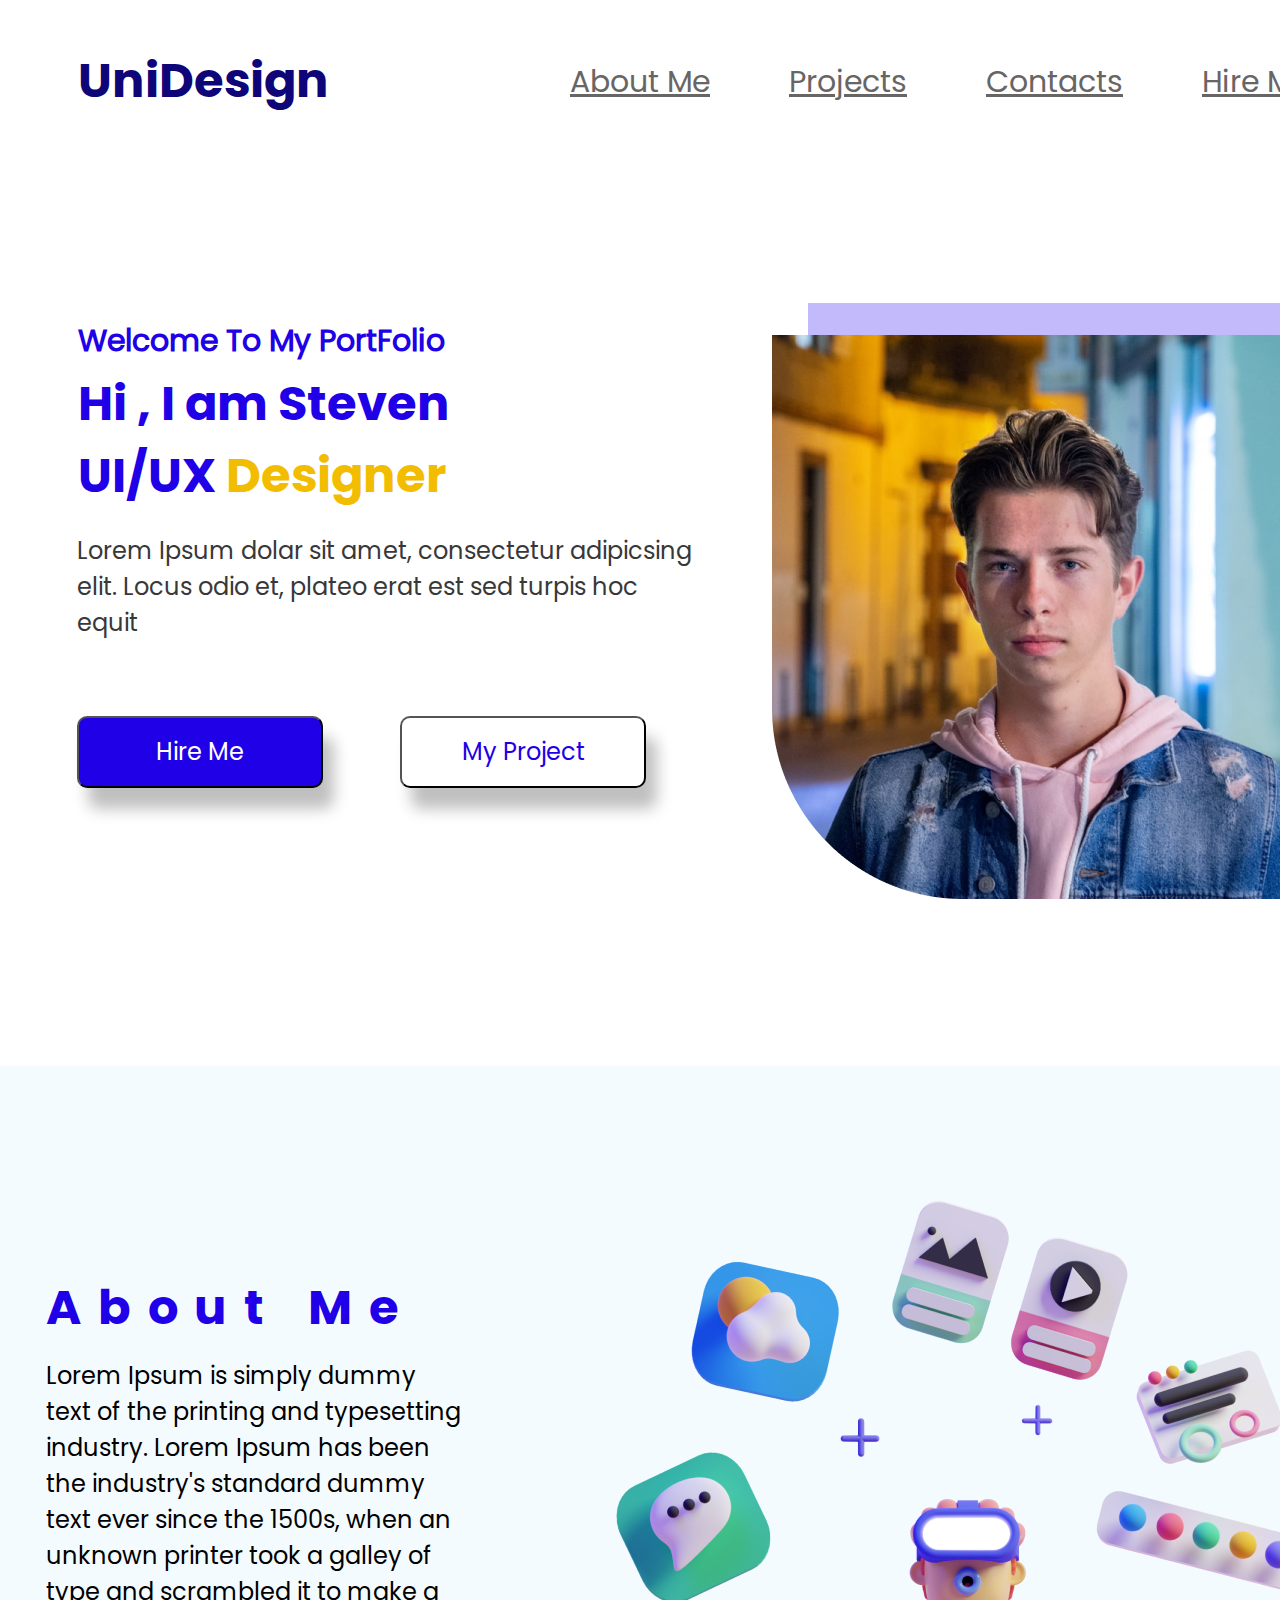
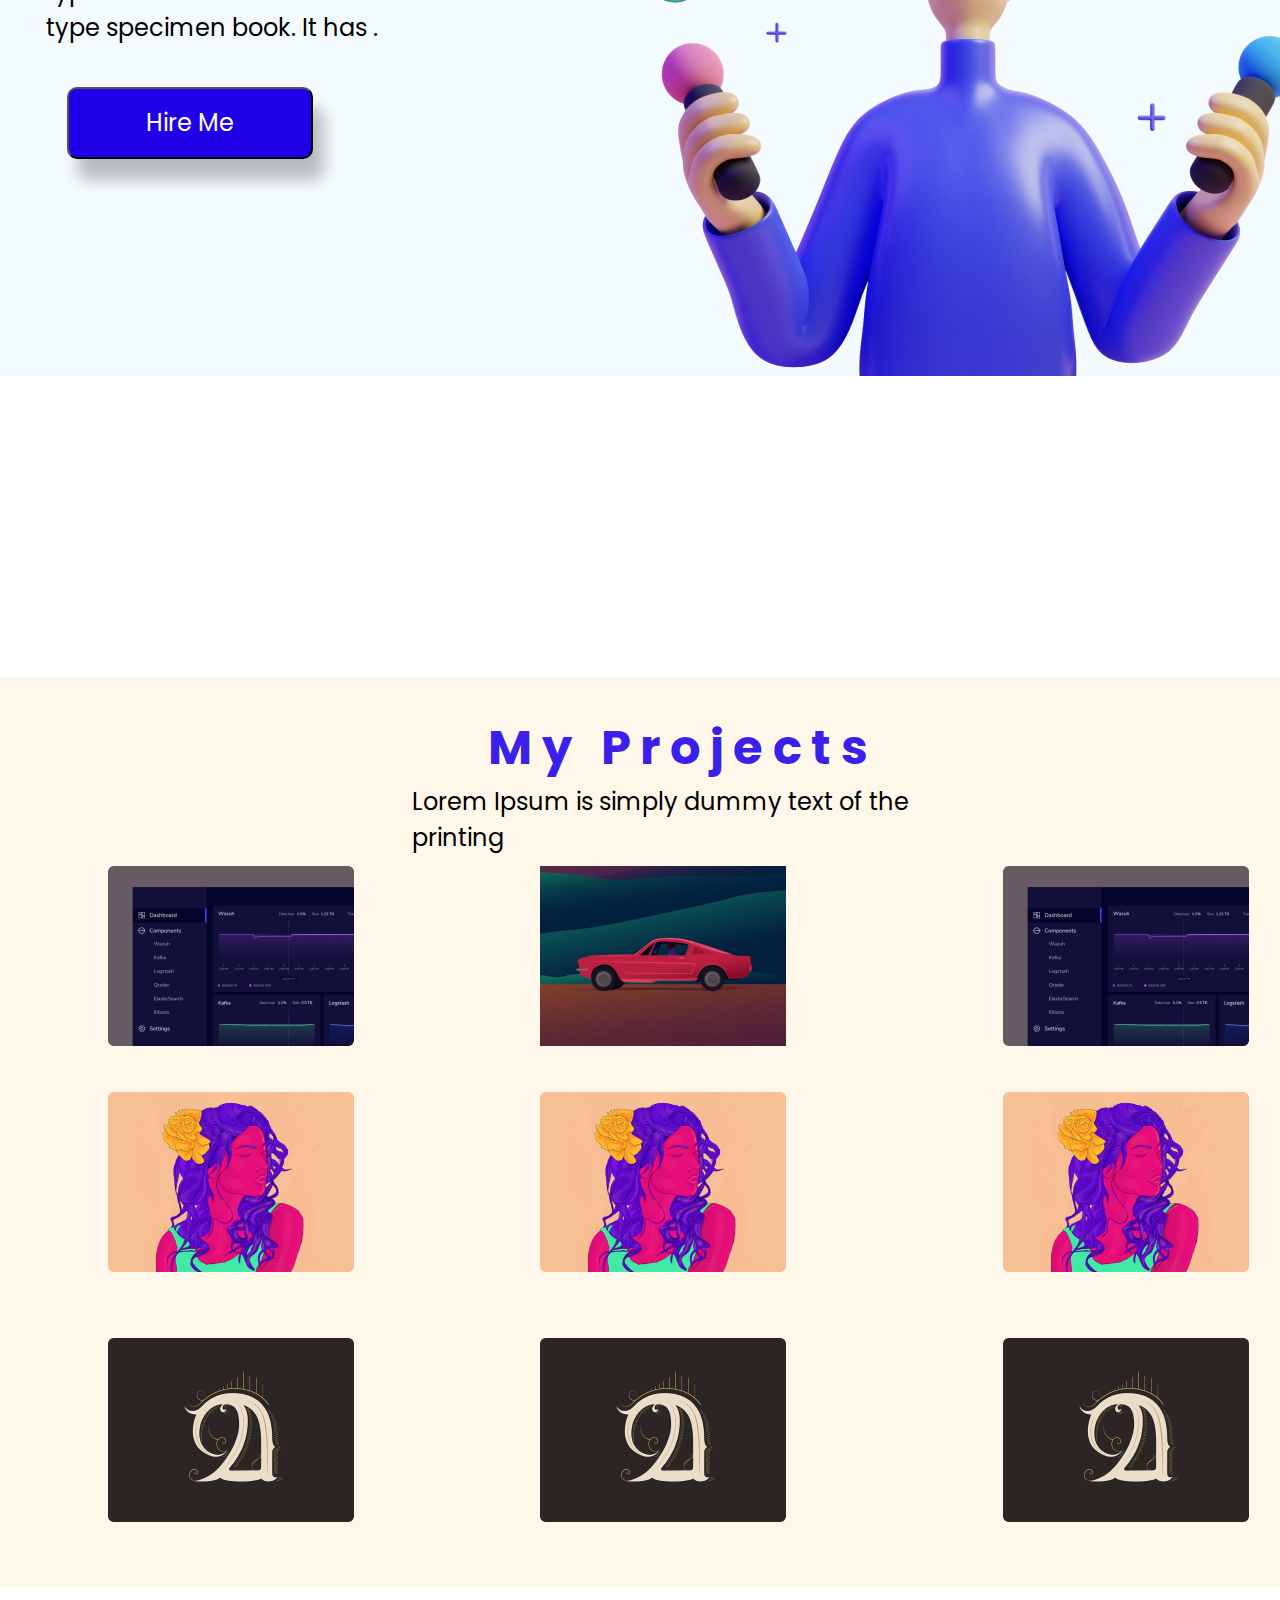
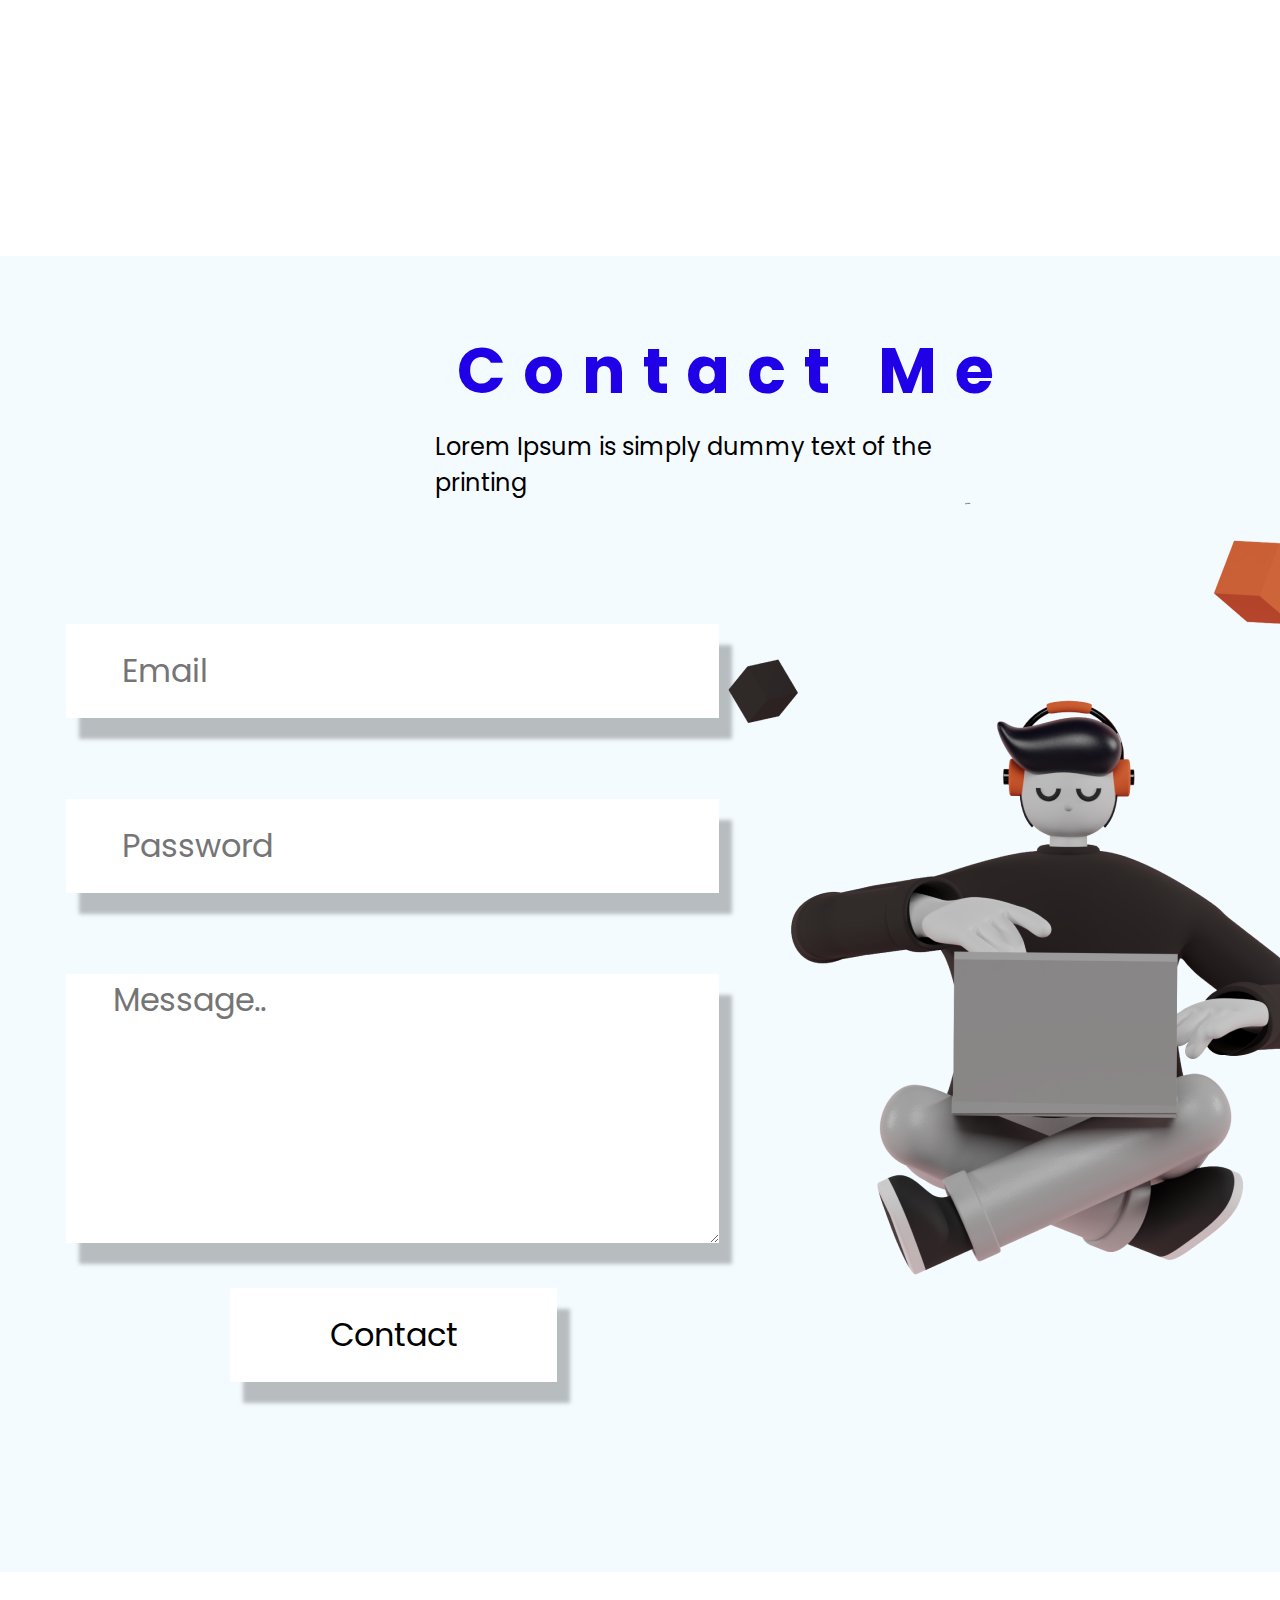
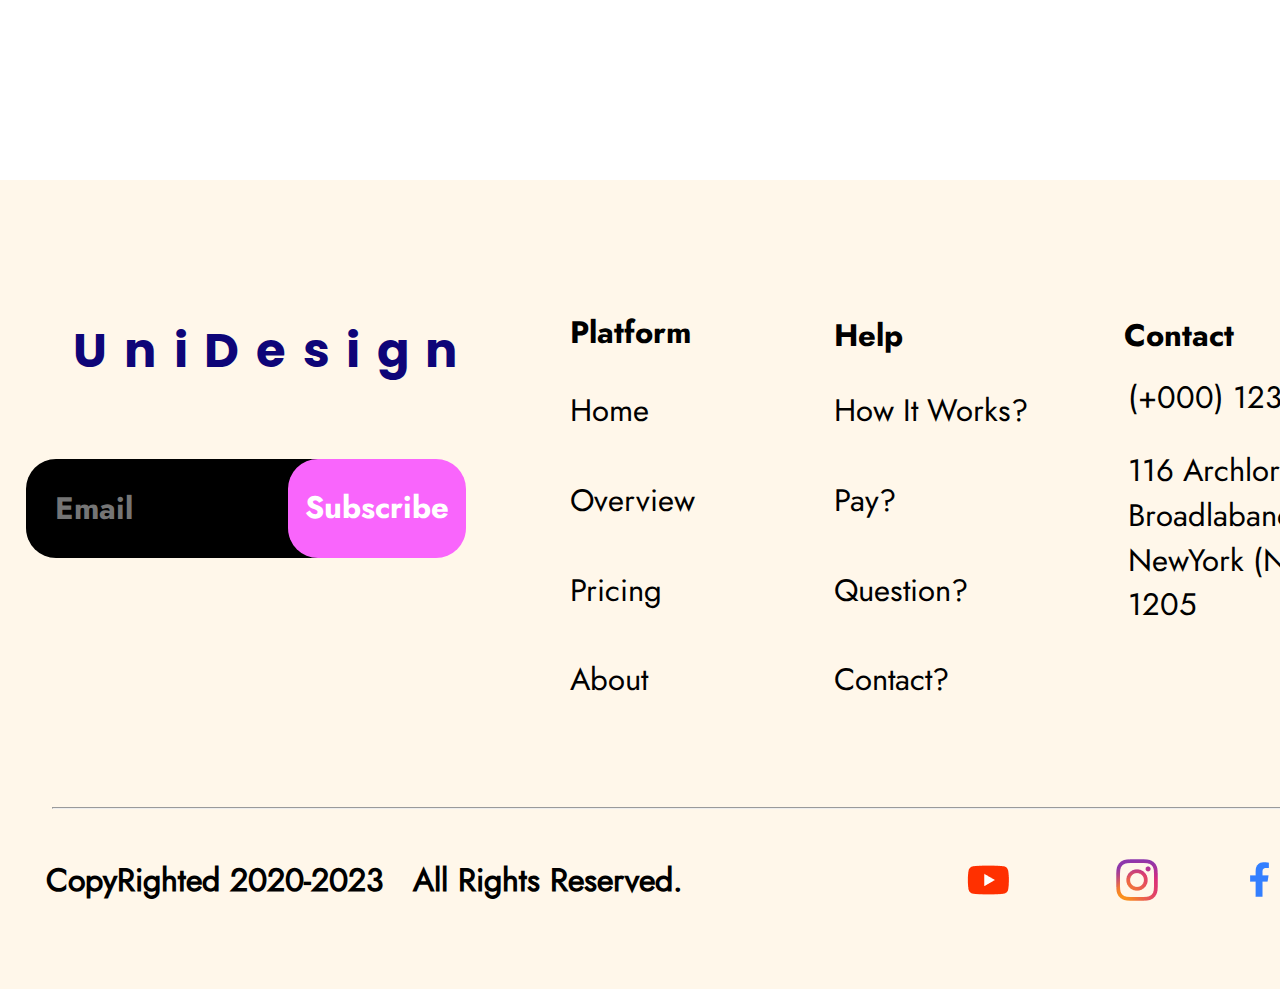
==== commit fdd05870: "Done" ====
--- a/template35/index.html
+++ b/template35/index.html
@@ -27,16 +27,15 @@
                 <div class="text">
                     <img class="img_rectangle_3" src="img/Rectangle_3.png" alt="Rectangle_3">
                     <h1>Welcome To My PortFolio</h1>
-                    <h2>Hi , I am Steven UI/UX <span>Desginer</span></h2>
+                    <h2>Hi , I am Steven UI/UX <span>Designer</span></h2>
                     <p>
                         Lorem Ipsum dolar sit amet, consectetur adipicsing elit.
                         Locus odio et, plateo erat est sed turpis hoc equit
                     </p>
                 </div>
                 <div class="button">
-                    <h1 class="text_bm1">Hire Me <span>My Project</span></h1>
-                    <img class="bm1" src="img/Rectangle_1.png" alt="Hire Me">
-                    <img class="bm2" src="img/Rectangle_2.png" alt="My Project">
+                    <button class="bm1">Hire Me</button>
+                    <button class="bm2">My Project</button>
                 </div>
             </section>
             <section class="block_2">
@@ -49,8 +48,7 @@
                         printer took a galley of type and scrambled it to make a
                         type specimen book. It has .
                     </p>
-                    <h2>Hire Me</h2>
-                    <img class="bm1" src="img/Rectangle_1.png" alt="Hire Me">
+                    <button class="bm1">Hire Me</button>
                     <img class="img11" src="img/11.png" alt="11">
                 </div>
             </section>
@@ -95,21 +93,26 @@
                     <p>Lorem Ipsum is simply dummy text of the printing</p>
                 </header>
                 <div class="input">
+                    <form action="#">
+                        <label for="email_form">
+                            <input class="email_form" type="text" name="email"
+                                placeholder="&nbsp;&nbsp;&nbsp;&nbsp;&nbsp;&nbsp;Email">
+                        </label>
+                    </form>
+                    <form action="#">
+                        <label for="password_form">
+                            <input class="password_form" type="password" name="password"
+                                placeholder="&nbsp;&nbsp;&nbsp;&nbsp;&nbsp;&nbsp;Password">
+                        </label>
+                    </form>
+                    <form action="#">
+                        <label for="message_form">
+                            <textarea name="Message.." id="message_form" cols="30" rows="5"
+                                placeholder="&nbsp;&nbsp;&nbsp;&nbsp;&nbsp;Message.."></textarea></textarea>
+                        </label>
+                    </form>
                     <div>
-                        <img class="email" src="img/Rectangle_42.png" alt="Rectangle_42">
-                        <h2 class="email_text">Email</h2>
-                    </div>
-                    <div>
-                        <img class="password" src="img/Rectangle_43.png" alt="Rectangle_43">
-                        <h2 class="password_text">Password</h2>
-                    </div>
-                    <div>
-                        <img class="message" src="img/Rectangle_44.png" alt="Rectangle_44">
-                        <h2 class="message_text">Message..</h2>
-                    </div>
-                    <div>
-                        <img class="contact" src="img/Rectangle_45.png" alt="Rectangle_45">
-                        <h2 class="contact_text">Contact</h2>
+                        <button class="contact">Contact</button>
                     </div>
                     <div>
                         <img class="saly_13" src="img/Saly_13.png" alt="Saly_13">
@@ -130,14 +133,12 @@
             </section>
             <section class="body">
                 <div class="subscribe">
-                    <div>
-                        <img class="email" src="img/Rectangle_25.png" alt="Rectangle_25">
-                        <h2 class="email_text">Email</h2>
-                    </div>
-                    <div>
-                        <img class="subscribe_img" src="img/Rectangle_24.png" alt="Rectangle_24">
-                        <h2 class="subscribe_text">Subscribe</h2>
-                    </div>
+                    <form action="#">
+                        <label for="email_form">
+                            <input class="email_form" type="text" name="email" placeholder="&nbsp;&nbsp;&nbsp;Email">
+                        </label>
+                    </form>
+                    <button class="subscribe_b">Subscribe</button>
                 </div>
                 <div class="platform">
                     <ul>
@@ -174,6 +175,7 @@
             </section>
         </footer>
     </body>
+
 </div>
 
 </html>--- a/template35/styles/app.css
+++ b/template35/styles/app.css
@@ -1,5 +1,7 @@
 :root {
-    --top-color: #2000E7;
+    --blue-color: #2000E7;
+    --black-color: #000000;
+    --white-color: #FFFFFF;
     --unit: 1px;
 }
 
@@ -111,7 +113,6 @@
 }
 
 /* <header> */
-
 /* <main> */
 /* <section block 1> */
 .block_1 {
@@ -124,7 +125,6 @@
 
 .block_1 .text {
     position: absolute;
-    /* top: 318px; */
     top: 201px;
     left: 78px;
 }
@@ -144,7 +144,7 @@
     font-size: 30px;
     line-height: 45px;
 
-    color: var(--top-color);
+    color: var(--blue-color);
 }
 
 .block_1 .text h2 {
@@ -156,7 +156,7 @@
     font-size: 48px;
     line-height: 72px;
 
-    color: var(--top-color);
+    color: var(--blue-color);
 }
 
 .block_1 .text h2 span {
@@ -179,36 +179,50 @@
 
 .block_1 .button {
     position: absolute;
-    top: 488px;
-}
-
-.block_1 .bm1 {
-    margin: 111px 35px 0px 65px;
-}
-
-.block_1 .text_bm1 {
-    width: 466px;
-    height: 36px;
-    position: absolute;
-    margin: 129px 0px 0px 160px;
+    top: 599px;
+}
+
+.block_1 .button * {
+    width: 246px;
+    height: 72px;
+
+    border-radius: 10px;
+
+    box-shadow: 11px 21px 15px rgb(0, 0, 0, 0.25);
 
     font-family: "Poppins-Regular", sans-serif;
     font-size: 24px;
     line-height: 36px;
-
-    color: #FFFFFF;
-}
-
-.block_1 .text_bm1 span {
-    width: 123px;
-    height: 36px;
-    margin: 0px 0px 0px 220px;
-
-    font-family: "Poppins-Regular", sans-serif;
-    font-size: 24px;
-    line-height: 36px;
-
-    color: var(--top-color);
+}
+
+.block_1 .button .bm1 {
+    position: relative;
+    left: 77px;
+
+    background-color: var(--blue-color);
+
+    color: var(--white-color);
+}
+
+.block_1 .button .bm1:active {
+    background-color: #FFCA00;
+
+    color: var(--black-color);
+}
+
+.block_1 .button .bm2 {
+    position: relative;
+    left: 150px;
+
+    background-color: transparent;
+
+    color: var(--blue-color);
+}
+
+.block_1 .button .bm2:active {
+    background-color: var(--black-color);
+
+    color: #FFCA00;
 }
 
 /* <section block 1> */
@@ -234,21 +248,7 @@
     line-height: 72px;
     letter-spacing: 0.35em;
 
-    color: var(--top-color);
-}
-
-.block_2 h2 {
-    position: absolute;
-    width: 95px;
-    height: 36px;
-    padding: 0px;
-    margin: 639px 0px 0px 153px;
-
-    font-family: "Poppins-Regular", sans-serif;
-    font-size: 24px;
-    line-height: 36px;
-
-    color: #FFFFFF;
+    color: var(--blue-color);
 }
 
 .block_2 p {
@@ -262,11 +262,32 @@
     font-size: 24px;
     line-height: 36px;
 
-    color: #000000;
+    color: var(--black-color);
 }
 
 .block_2 .bm1 {
+    position: relative;
+    width: 246px;
+    height: 72px;
     margin: 621px 0px 0px 67px;
+
+    border-radius: 10px;
+
+    box-shadow: 11px 21px 15px rgb(0, 0, 0, 0.25);
+
+    background-color: var(--blue-color);
+
+    font-family: "Poppins-Regular", sans-serif;
+    font-size: 24px;
+    line-height: 36px;
+
+    color: var(--white-color);
+}
+
+.block_2 .bm1:active {
+    background-color: #FFCA00;
+
+    color: var(--black-color);
 }
 
 .block_2 .img11 {
@@ -312,7 +333,7 @@
     font-size: 24px;
     line-height: 36px;
 
-    color: #000000;
+    color: var(--black-color);
 }
 
 .projects * {
@@ -379,7 +400,7 @@
     line-height: 96px;
     letter-spacing: 0.27em;
 
-    color: var(--top-color);
+    color: var(--blue-color);
 }
 
 .block_4 p {
@@ -393,73 +414,84 @@
     font-size: 24px;
     line-height: 36px;
 
-    color: #000000;
+    color: var(--black-color);
 }
 
 .block_4 .input * {
     position: absolute;
 
     font-family: "Poppins-Regular", sans-serif;
-    font-size: 24px;
-    line-height: 36px;
-
-    color: #000000;
-}
-
-.block_4 .email,
-.block_4 .password,
-.block_4 .message {
+    font-size: 32px;
+    line-height: 48px;
+
+    color: var(--black-color);
+}
+
+.block_4 .email_form,
+.block_4 .password_form,
+.block_4 #message_form {
     left: 66px;
 }
 
-.block_4 .email {
+.block_4 .email_form {
+    width: 649px;
+    height: 92px;
     top: 159px;
-}
-
-.block_4 .password {
+
+    border: none;
+
+    box-shadow: 13px 21px 4px rgb(0, 0, 0, 0.25);
+
+    background-color: var(--white-color);
+}
+
+.block_4 .password_form {
+    resize: none;
+    width: 649px;
+    height: 92px;
     top: 334px;
-}
-
-.block_4 .message {
+
+    border: none;
+
+    box-shadow: 13px 21px 4px rgb(0, 0, 0, 0.25);
+
+    background-color: var(--white-color);
+}
+
+.block_4 #message_form {
+    width: 649px;
+    height: 265px;
     top: 509px;
+
+    border: none;
+
+    box-shadow: 13px 21px 4px rgb(0, 0, 0, 0.25);
+
+    background-color: var(--white-color);
 }
 
 .block_4 .contact {
+    width: 327px;
+    height: 94px;
     top: 823px;
     left: 230px;
+
+    border: none;
+
+    background-color: var(--white-color);
+
+    box-shadow: 13px 21px 4px rgb(0, 0, 0, 0.25);
+}
+
+.block_4 .contact:active {
+    background-color: var(--black-color);
+
+    color: var(--white-color);
 }
 
 .block_4 .saly_13 {
     top: -22px;
     left: 584px;
-}
-
-.block_4 .email_text {
-    width: 87px;
-    height: 48px;
-    top: 174px;
-    left: 121px;
-}
-
-.block_4 .password_text {
-    width: 154px;
-    height: 48px;
-    top: 349px;
-    left: 121px;
-}
-
-.block_4 .message_text {
-    width: 158px;
-    height: 48px;
-    top: 524px;
-    left: 114px;
-}
-
-.block_4 .contact_text {
-    width: 131px;
-    height: 48px;
-    top: 838px;
-    left: 332px;
 }
 
 /* <section block 4> */
@@ -526,7 +558,7 @@
     font-size: 31px;
     line-height: 44.8px;
 
-    color: #000000;
+    color: var(--black-color);
 }
 
 .footer .header .item_1 {
@@ -566,31 +598,40 @@
     font-size: 31px;
     line-height: 44.8px;
 
-    color: #FFFFFF;
-}
-
-.body .email {
+    color: var(--white-color);
+}
+
+.body .email_form {
     width: 323px;
     height: 97px;
     left: 26px;
-}
-
-.body .email_text {
-    width: 78px;
-    height: 45px;
-    left: 59px;
-}
-
-.body .subscribe_img {
+
+    border-radius: 30px;
+    border: none;
+
+    background-color: var(--black-color);
+
+    color: var(--white-color);
+}
+
+.body .subscribe_b {
     width: 178px;
-    height: 97px;
+    height: 99px;
     left: 288px;
-}
-
-.body .subscribe_text {
-    width: 145px;
-    height: 45px;
-    left: 305px;
+    margin: 50px 0px 0px 0px;
+
+    border-radius: 30px;
+    border: none;
+
+    background-color: #F965FC;
+
+    color: var(--white-color);
+}
+
+.body .subscribe_b:active {
+    background-color: #E6FF65;
+
+    color: var(--black-color);
 }
 
 .body .platform,
@@ -600,7 +641,7 @@
     font-size: 31px;
     line-height: 44.8px;
 
-    color: #000000;
+    color: var(--black-color);
 }
 
 .body ul {
@@ -660,7 +701,7 @@
     align-items: center;
     width: 1334px;
 
-    color: #000000;
+    color: var(--black-color);
 }
 
 /* <div hr> */
@@ -685,7 +726,7 @@
     font-size: 32px;
     line-height: 46.24px;
 
-    color: #000000;
+    color: var(--black-color);
 }
 
 .signature .social-vertical {
